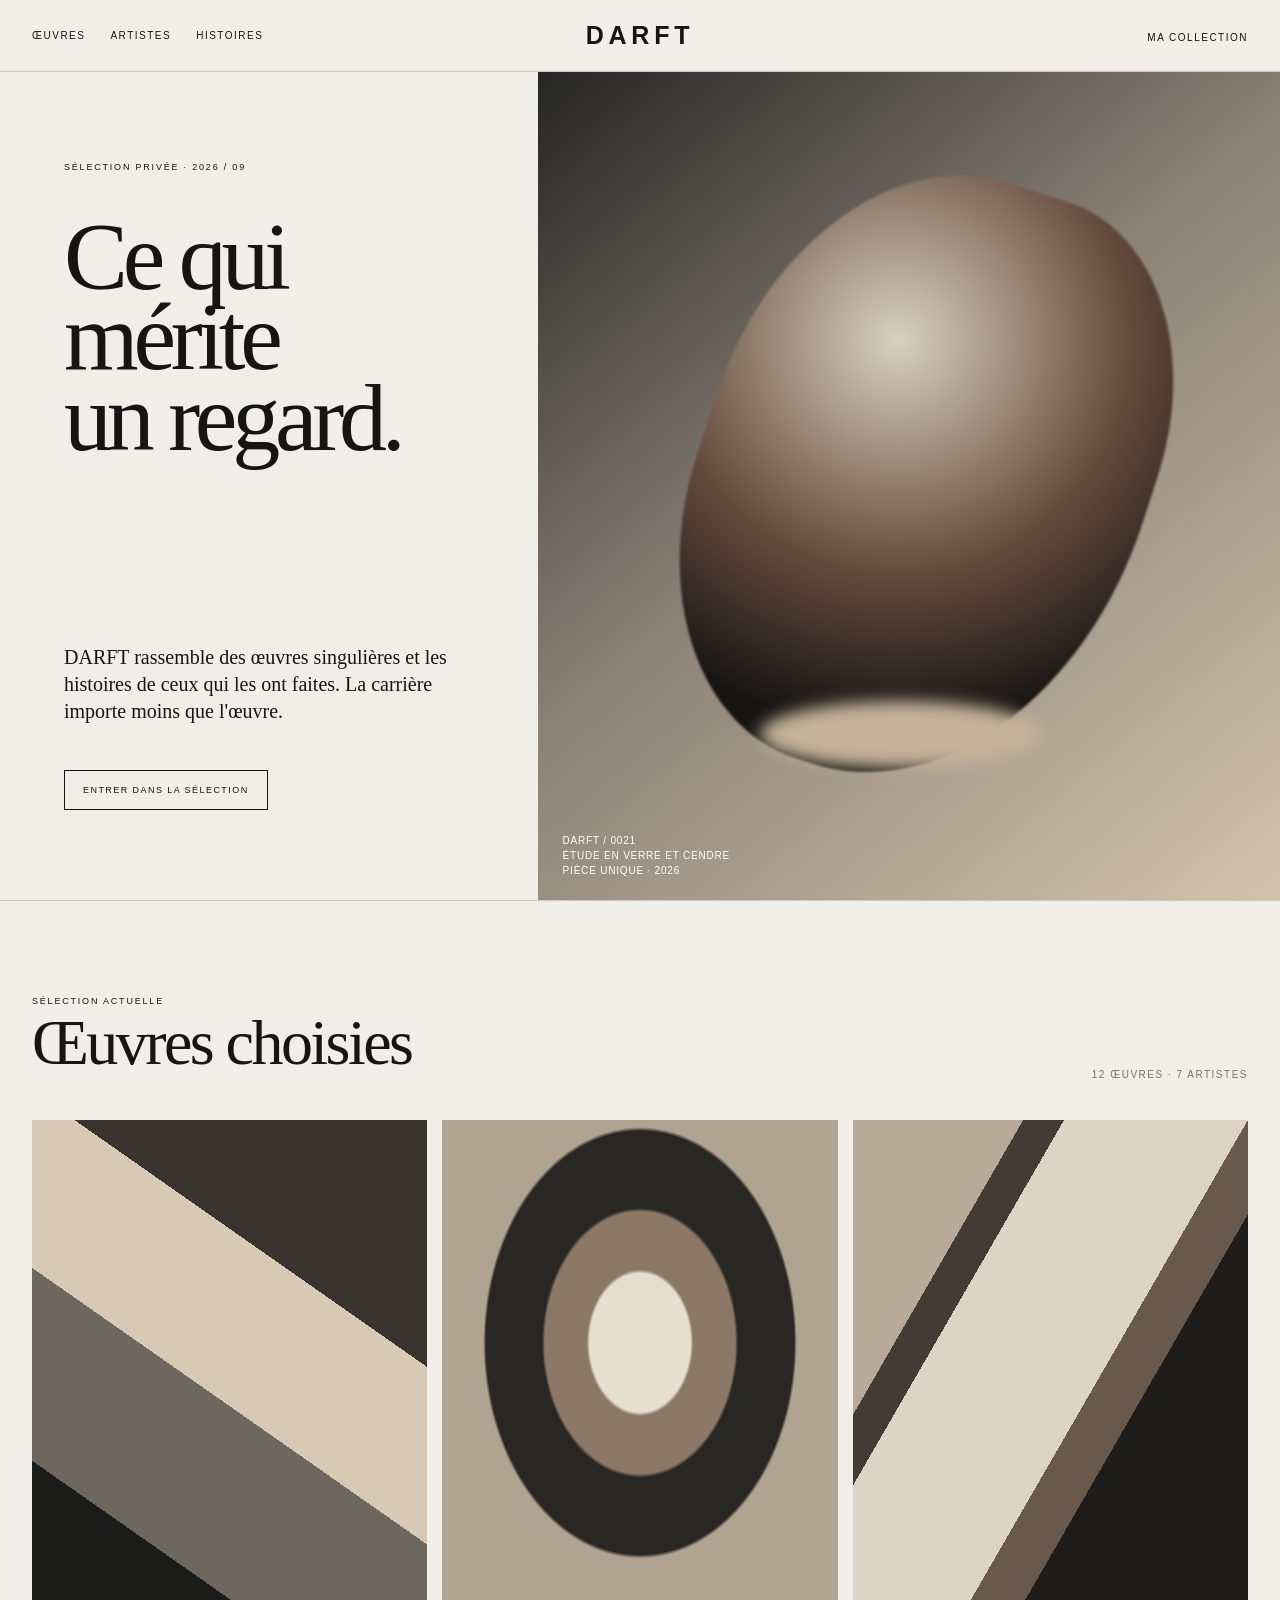
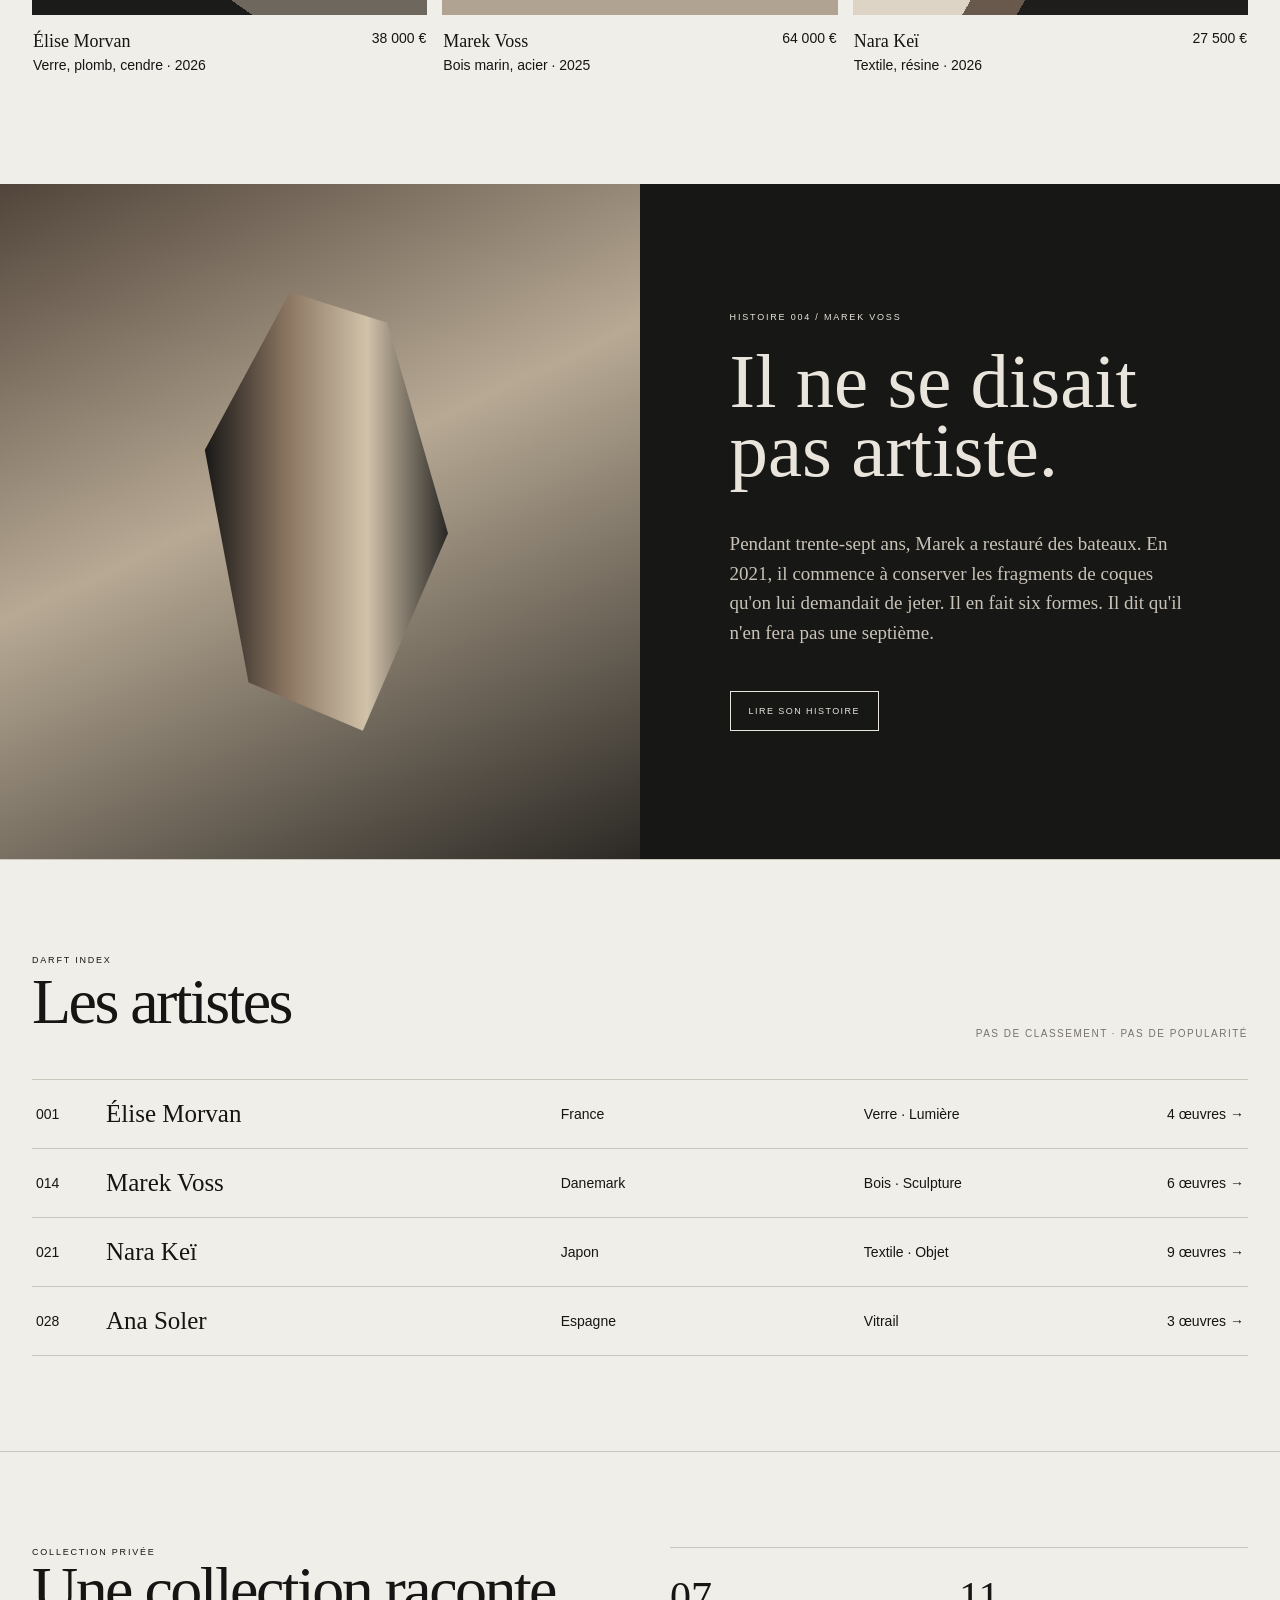
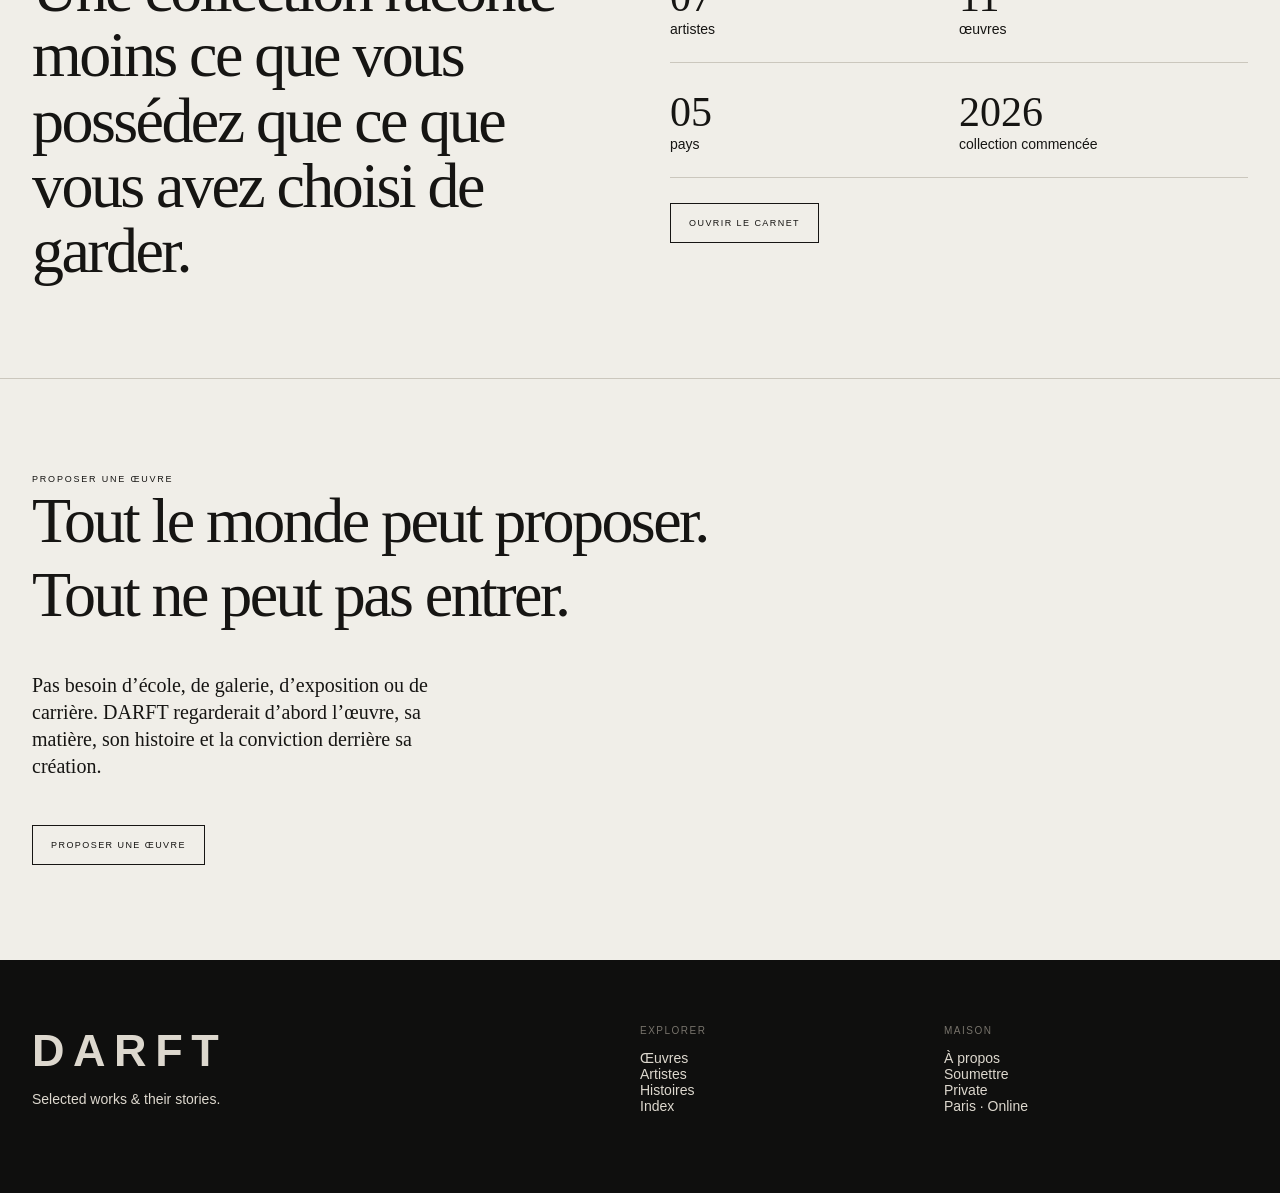
==== index.html @ dd6aca98 "Build DARFT interactive art discovery prototype" ====
<!doctype html>
<html lang="fr">
<head>
<meta charset="utf-8"><meta name="viewport" content="width=device-width,initial-scale=1">
<title>DARFT — Selected works & stories</title>
<meta name="description" content="DARFT is a fictional prototype for discovering singular visual works, artists and private collections.">
<style>
:root{--ink:#161513;--paper:#f0eee8;--muted:#77736b;--line:#cbc7bd;--dark:#171715;--serif:Georgia,'Times New Roman',serif;--sans:Arial,Helvetica,sans-serif}*{box-sizing:border-box}html{scroll-behavior:smooth}body{margin:0;background:var(--paper);color:var(--ink);font-family:var(--sans);font-size:14px}.top{height:72px;display:grid;grid-template-columns:1fr auto 1fr;align-items:center;padding:0 32px;border-bottom:1px solid var(--line);position:sticky;top:0;background:rgba(240,238,232,.94);backdrop-filter:blur(14px);z-index:10}.brand{font-size:25px;letter-spacing:.19em;font-weight:700}.nav{display:flex;gap:25px}.nav a,.textbtn{color:inherit;text-decoration:none;text-transform:uppercase;font-size:10px;letter-spacing:.15em}.right{text-align:right}.hero{min-height:calc(100vh - 72px);display:grid;grid-template-columns:42% 58%}.hero-copy{padding:7vw 5vw;display:flex;flex-direction:column;justify-content:space-between}.eyebrow{text-transform:uppercase;letter-spacing:.2em;font-size:9px}.hero h1{font-family:var(--serif);font-weight:400;font-size:clamp(55px,7.5vw,125px);line-height:.84;letter-spacing:-.055em;margin:45px 0}.lead{font-family:var(--serif);font-size:20px;line-height:1.35;max-width:440px}.hero-art{position:relative;overflow:hidden;background:linear-gradient(140deg,#252525,#8a8175 45%,#d2c3ae)}.shape{position:absolute;border-radius:50%;filter:blur(1px)}.s1{width:60%;height:74%;left:22%;top:12%;background:radial-gradient(circle at 35% 30%,#d8d0bf,#654b3d 45%,#171514 75%);transform:rotate(18deg);border-radius:48% 38% 54% 42%}.s2{width:38%;height:8%;background:#c4b299;left:30%;bottom:16%;filter:blur(8px)}.caption{position:absolute;left:25px;bottom:22px;color:#fff;font-size:10px;line-height:1.5;letter-spacing:.08em}.section{padding:95px 32px;border-top:1px solid var(--line)}.section-head{display:flex;justify-content:space-between;align-items:end;margin-bottom:40px}.section h2{font-family:var(--serif);font-size:clamp(38px,5vw,75px);font-weight:400;letter-spacing:-.04em;margin:0}.grid{display:grid;grid-template-columns:repeat(3,1fr);gap:15px}.card{cursor:pointer}.art{height:55vh;min-height:380px;position:relative;overflow:hidden;background:#c8c1b5}.a1{background:linear-gradient(35deg,#1b1b19 0 20%,#6d675d 20% 45%,#d7c9b4 45% 68%,#39342f 68%)}.a2{background:radial-gradient(ellipse at 50% 45%,#e6dfd0 0 18%,#8c7867 19% 34%,#292724 35% 55%,#b0a392 56%)}.a3{background:linear-gradient(120deg,#b7aa98 0 25%,#443b34 25% 31%,#ddd4c5 31% 58%,#69594c 58% 66%,#1e1d1b 66%)}.meta{display:flex;justify-content:space-between;padding:13px 1px;line-height:1.5}.meta strong{font-family:var(--serif);font-size:18px;font-weight:400}.story{background:var(--dark);color:#e9e5dc;display:grid;grid-template-columns:1fr 1fr;min-height:75vh}.story-visual{background:linear-gradient(155deg,#51453b,#b7a994 45%,#2c2925);position:relative}.story-visual:after{content:'';position:absolute;width:38%;height:65%;left:32%;top:16%;background:linear-gradient(90deg,#191817,#897460,#d1c2aa,#292724);clip-path:polygon(35% 0,75% 7%,100% 55%,65% 100%,18% 89%,0 36%)}.story-copy{padding:8vw 7vw;display:flex;flex-direction:column;justify-content:center}.story h2{font-family:var(--serif);font-size:clamp(45px,6vw,92px);font-weight:400;line-height:.9;margin:25px 0}.story p{font-family:var(--serif);font-size:19px;line-height:1.55;max-width:550px;color:#c8c2b7}.btn{display:inline-block;border:1px solid currentColor;padding:14px 18px;text-transform:uppercase;letter-spacing:.16em;font-size:9px;background:none;color:inherit;cursor:pointer;width:max-content;margin-top:25px}.index-list{border-top:1px solid var(--line)}.row{display:grid;grid-template-columns:70px 1.5fr 1fr 1fr auto;padding:20px 4px;border-bottom:1px solid var(--line);align-items:center;cursor:pointer}.row:hover{padding-left:12px;transition:.2s}.row .name{font-family:var(--serif);font-size:25px}.collection{display:grid;grid-template-columns:1fr 1fr;gap:60px}.bigquote{font-family:var(--serif);font-size:clamp(38px,5vw,70px);line-height:1.02;letter-spacing:-.04em}.stats{display:grid;grid-template-columns:1fr 1fr;border-top:1px solid var(--line)}.stat{padding:25px 0;border-bottom:1px solid var(--line)}.stat b{display:block;font-family:var(--serif);font-size:42px;font-weight:400}.footer{padding:65px 32px;background:#0f0f0e;color:#ddd8ce;display:grid;grid-template-columns:2fr 1fr 1fr}.footer .brand{font-size:45px}.modal{position:fixed;inset:0;background:rgba(15,15,14,.78);z-index:30;display:none;align-items:center;justify-content:center;padding:25px}.modal.open{display:flex}.panel{background:var(--paper);width:min(780px,100%);padding:40px;position:relative}.close{position:absolute;right:20px;top:17px;border:0;background:none;font-size:24px;cursor:pointer}.panel h3{font-family:var(--serif);font-size:45px;font-weight:400;margin:12px 0}.panel p{font-family:var(--serif);font-size:18px;line-height:1.5;max-width:600px}.small{font-size:10px;text-transform:uppercase;letter-spacing:.15em;color:var(--muted)}@media(max-width:800px){.nav{display:none}.top{grid-template-columns:1fr auto}.right{display:none}.hero,.story,.collection{grid-template-columns:1fr}.hero-copy{min-height:65vh}.hero-art{min-height:65vh}.grid{grid-template-columns:1fr}.row{grid-template-columns:45px 1fr auto}.row span:nth-child(3),.row span:nth-child(4){display:none}.footer{grid-template-columns:1fr;gap:35px}}
</style></head>
<body>
<header class="top"><nav class="nav"><a href="#works">Œuvres</a><a href="#artists">Artistes</a><a href="#stories">Histoires</a></nav><div class="brand">DARFT</div><div class="right"><a class="textbtn" href="#collection">Ma collection</a></div></header>
<main>
<section class="hero"><div class="hero-copy"><div><div class="eyebrow">Sélection privée · 2026 / 09</div><h1>Ce qui<br>mérite<br>un regard.</h1></div><div><p class="lead">DARFT rassemble des œuvres singulières et les histoires de ceux qui les ont faites. La carrière importe moins que l'œuvre.</p><button class="btn" onclick="document.querySelector('#works').scrollIntoView()">Entrer dans la sélection</button></div></div><div class="hero-art"><div class="shape s1"></div><div class="shape s2"></div><div class="caption">DARFT / 0021<br>ÉTUDE EN VERRE ET CENDRE<br>PIÈCE UNIQUE · 2026</div></div></section>
<section class="section" id="works"><div class="section-head"><div><div class="eyebrow">Sélection actuelle</div><h2>Œuvres choisies</h2></div><span class="small">12 œuvres · 7 artistes</span></div><div class="grid">
<div class="card" onclick="show('Élise Morvan','Étude en verre et cendre — 2026','Verre, plomb et cendre. Pièce unique. Une œuvre fictive créée pour explorer la façon dont DARFT raconte matière, rareté et provenance.','38 000 €')"><div class="art a1"></div><div class="meta"><span><strong>Élise Morvan</strong><br>Verre, plomb, cendre · 2026</span><span>38 000 €</span></div></div>
<div class="card" onclick="show('Marek Voss','Coque IV — 2025','Bois marin récupéré et acier. Quatrième pièce d’un ensemble fictif de six sculptures.','64 000 €')"><div class="art a2"></div><div class="meta"><span><strong>Marek Voss</strong><br>Bois marin, acier · 2025</span><span>64 000 €</span></div></div>
<div class="card" onclick="show('Nara Keï','Silence 03 — 2026','Textile, résine et pigments minéraux. Une pièce fictive documentée dans l’index DARFT.','27 500 €')"><div class="art a3"></div><div class="meta"><span><strong>Nara Keï</strong><br>Textile, résine · 2026</span><span>27 500 €</span></div></div>
</div></section>
<section class="story" id="stories"><div class="story-visual"></div><div class="story-copy"><div class="eyebrow">Histoire 004 / Marek Voss</div><h2>Il ne se disait pas artiste.</h2><p>Pendant trente-sept ans, Marek a restauré des bateaux. En 2021, il commence à conserver les fragments de coques qu'on lui demandait de jeter. Il en fait six formes. Il dit qu'il n'en fera pas une septième.</p><button class="btn" onclick="show('Marek Voss','Six formes, puis rien.','DARFT ne sélectionne pas un CV. Cette histoire fictive incarne l’idée qu’une personne peut avoir créé très peu et pourtant avoir produit quelque chose qui mérite d’entrer dans une collection.','Voir les 6 œuvres')">Lire son histoire</button></div></section>
<section class="section" id="artists"><div class="section-head"><div><div class="eyebrow">DARFT Index</div><h2>Les artistes</h2></div><span class="small">Pas de classement · Pas de popularité</span></div><div class="index-list">
<div class="row" onclick="show('Élise Morvan','France · née en 1968','Quatre œuvres documentées. Deux disponibles. Son travail fictif assemble verre, plomb et matières brûlées.','Voir le profil')"><span>001</span><span class="name">Élise Morvan</span><span>France</span><span>Verre · Lumière</span><span>4 œuvres →</span></div>
<div class="row" onclick="show('Marek Voss','Danemark · né en 1959','Ancien restaurateur naval. Six sculptures fictives, réalisées à partir de bois de coque.','Voir le profil')"><span>014</span><span class="name">Marek Voss</span><span>Danemark</span><span>Bois · Sculpture</span><span>6 œuvres →</span></div>
<div class="row" onclick="show('Nara Keï','Japon · née en 1987','Une pratique fictive autour du textile, de la tension et du silence.','Voir le profil')"><span>021</span><span class="name">Nara Keï</span><span>Japon</span><span>Textile · Objet</span><span>9 œuvres →</span></div>
<div class="row" onclick="show('Ana Soler','Espagne · née en 1974','Vitraux architecturaux et objets de lumière fictifs.','Voir le profil')"><span>028</span><span class="name">Ana Soler</span><span>Espagne</span><span>Vitrail</span><span>3 œuvres →</span></div>
</div></section>
<section class="section" id="collection"><div class="collection"><div><div class="eyebrow">Collection privée</div><div class="bigquote">Une collection raconte moins ce que vous possédez que ce que vous avez choisi de garder.</div></div><div><div class="stats"><div class="stat"><b>07</b>artistes</div><div class="stat"><b>11</b>œuvres</div><div class="stat"><b>05</b>pays</div><div class="stat"><b>2026</b>collection commencée</div></div><button class="btn" onclick="show('Votre collection DARFT','Prototype de patrimoine artistique','Chaque acquisition pourrait former un livre numérique : histoire de l’artiste, matière, certificat, provenance et chronologie de la collection. Ici, aucune transaction n’est réelle.','Ouvrir le carnet')">Ouvrir le carnet</button></div></div></section>
<section class="section"><div class="section-head"><div><div class="eyebrow">Proposer une œuvre</div><h2>Tout le monde peut proposer.<br>Tout ne peut pas entrer.</h2></div></div><p class="lead">Pas besoin d’école, de galerie, d’exposition ou de carrière. DARFT regarderait d’abord l’œuvre, sa matière, son histoire et la conviction derrière sa création.</p><button class="btn" onclick="show('Soumettre à DARFT','La sélection est fictive pour ce prototype.','Dans une vraie version : identité, 3 à 8 images, dimensions, matière, histoire de l’œuvre, prix souhaité et disponibilité. Le comité regarderait l’œuvre avant le parcours.','Commencer')">Proposer une œuvre</button></section>
</main>
<footer class="footer"><div><div class="brand">DARFT</div><p>Selected works & their stories.</p></div><div><div class="small">Explorer</div><p>Œuvres<br>Artistes<br>Histoires<br>Index</p></div><div><div class="small">Maison</div><p>À propos<br>Soumettre<br>Private<br>Paris · Online</p></div></footer>
<div class="modal" id="modal" onclick="if(event.target===this)closeM()"><div class="panel"><button class="close" onclick="closeM()">×</button><div class="small" id="mTop"></div><h3 id="mTitle"></h3><p id="mText"></p><button class="btn" id="mAction" onclick="closeM()"></button></div></div>
<script>function show(t,top,text,action){document.getElementById('mTitle').textContent=t;document.getElementById('mTop').textContent=top;document.getElementById('mText').textContent=text;document.getElementById('mAction').textContent=action;document.getElementById('modal').classList.add('open')}function closeM(){document.getElementById('modal').classList.remove('open')}document.addEventListener('keydown',e=>{if(e.key==='Escape')closeM()})</script>
</body></html>
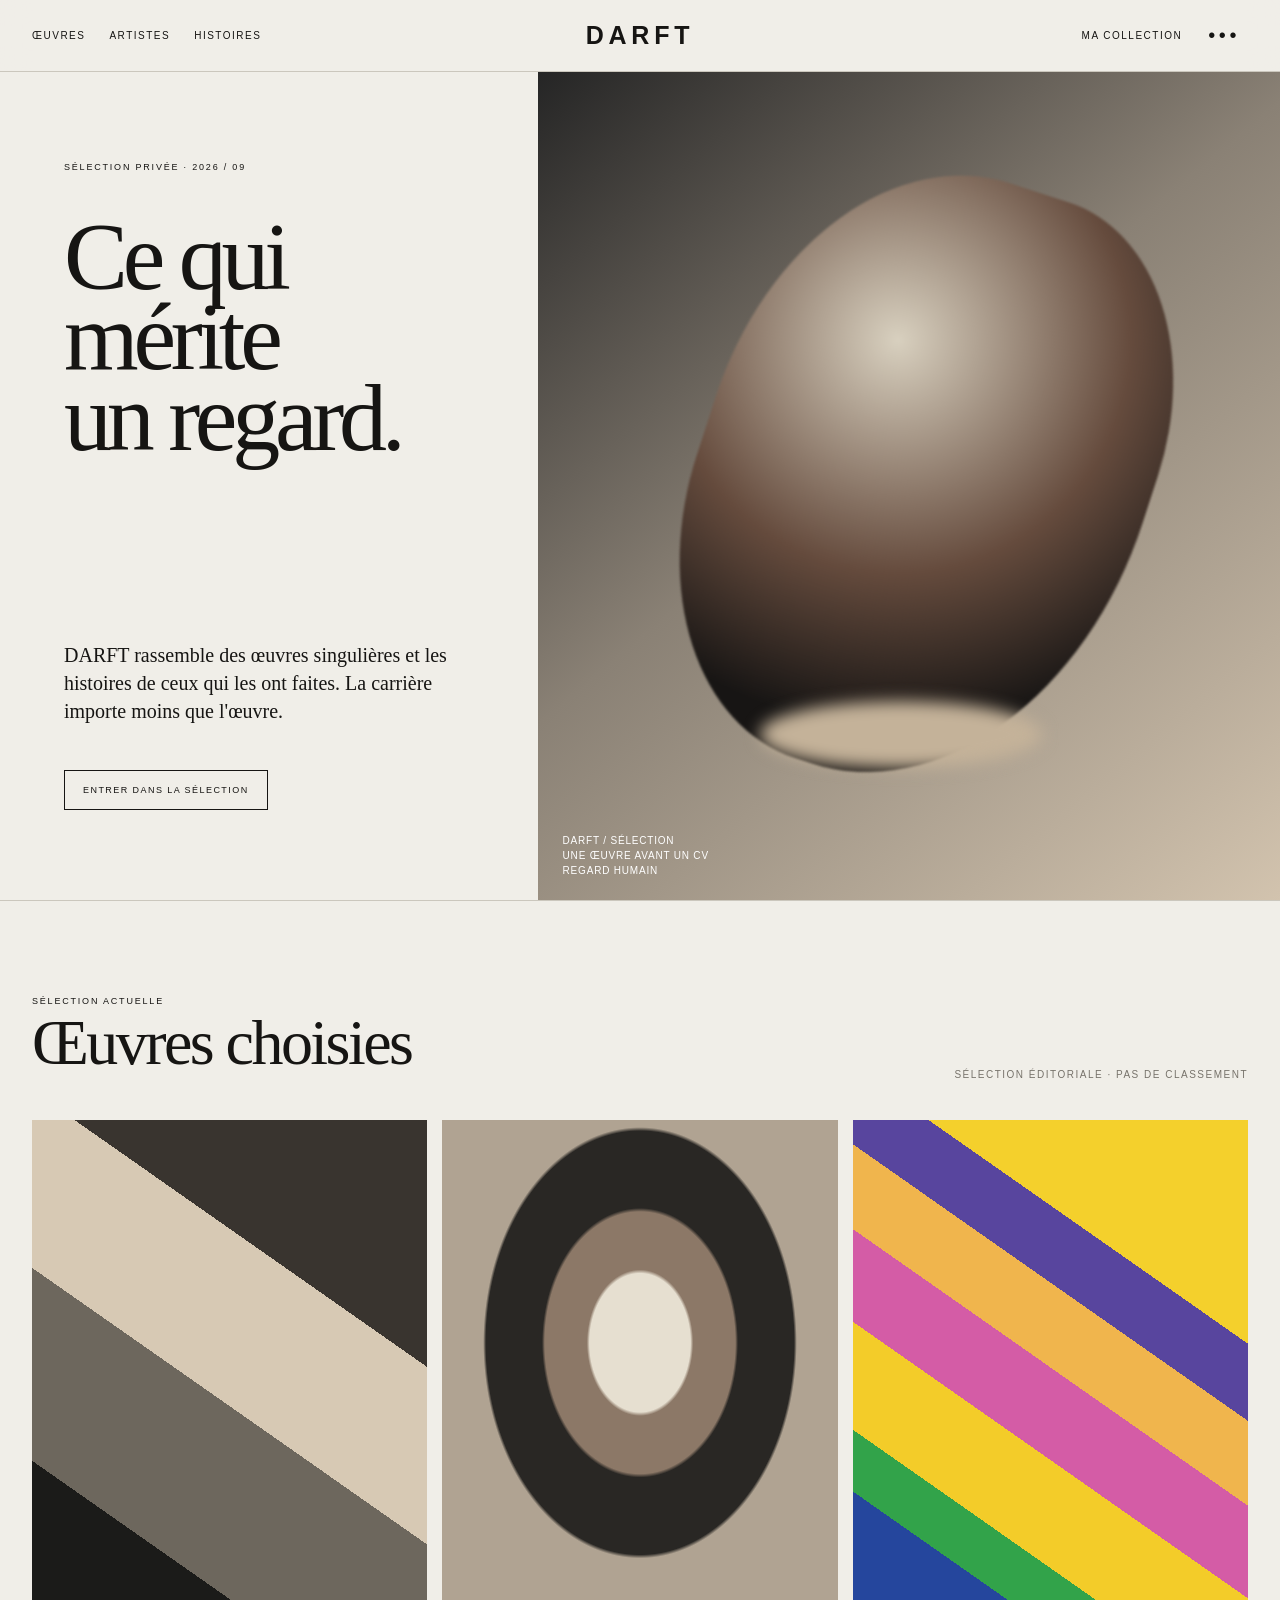
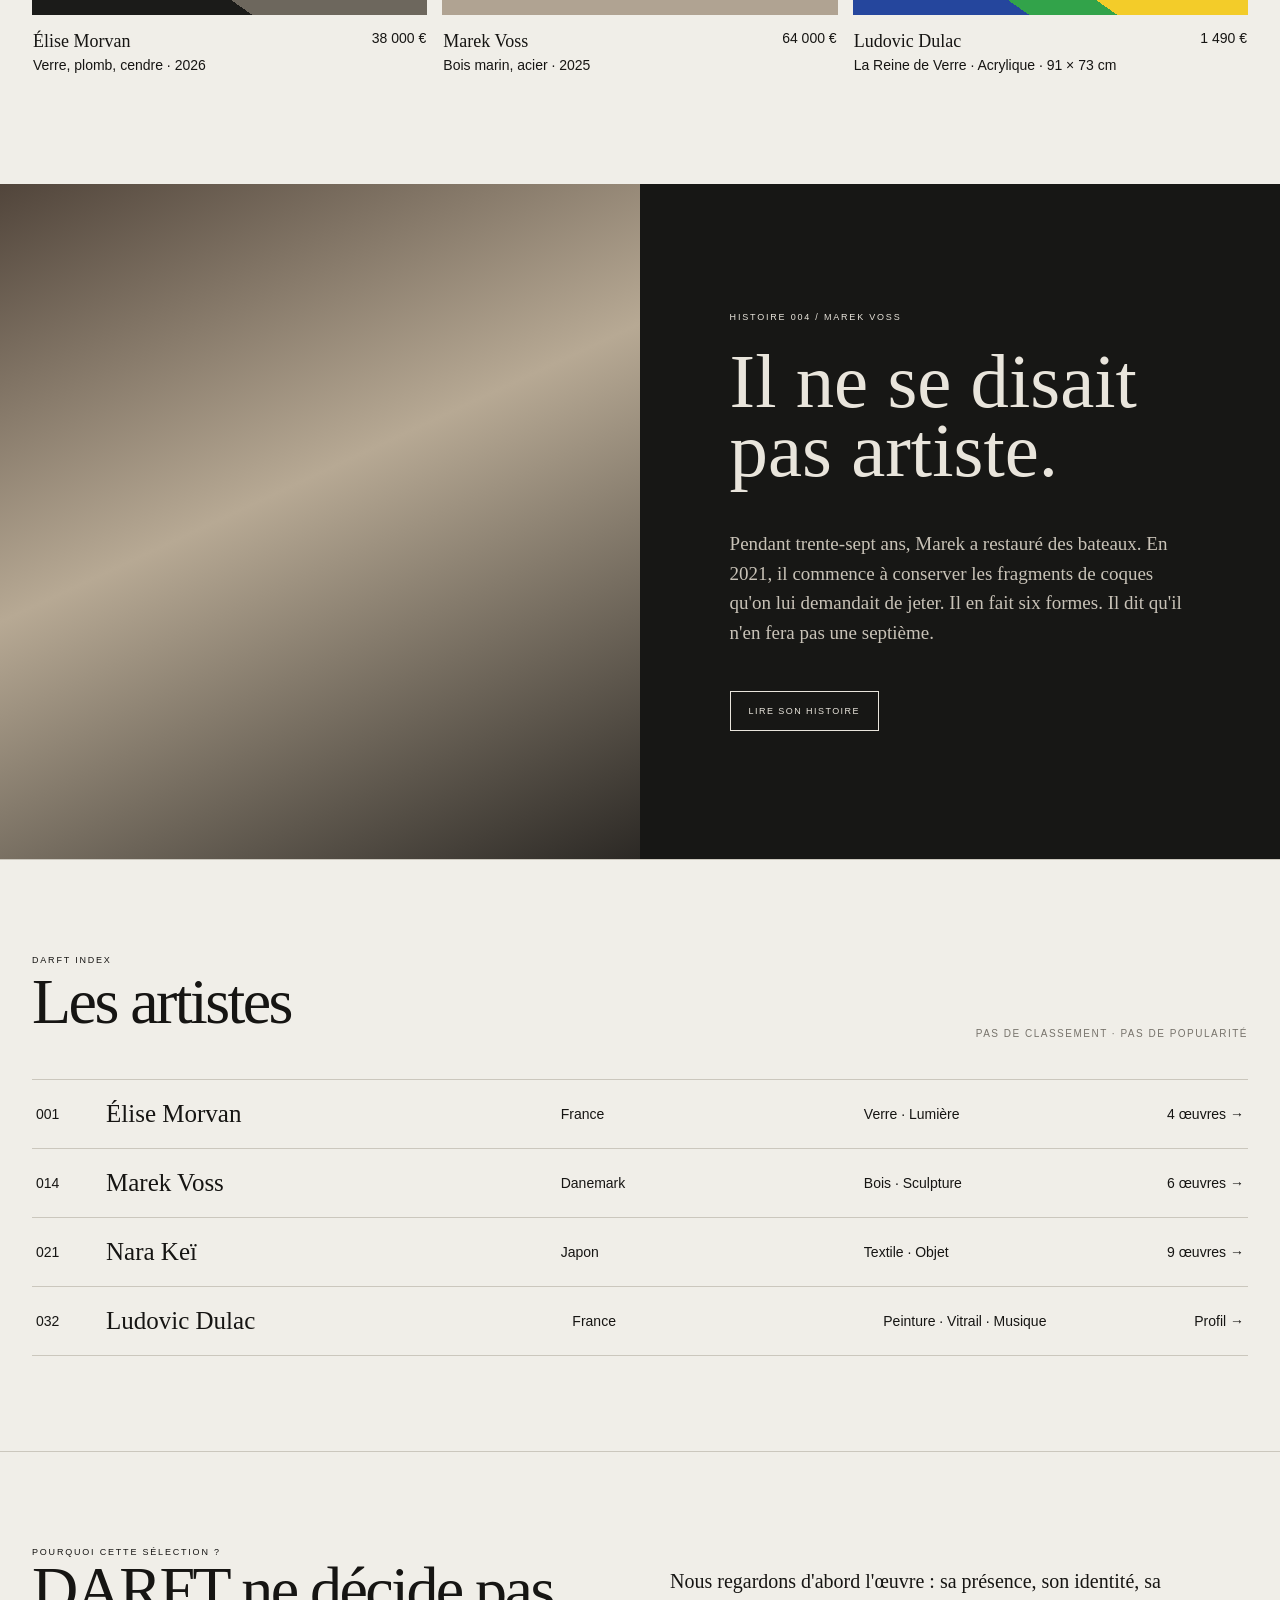
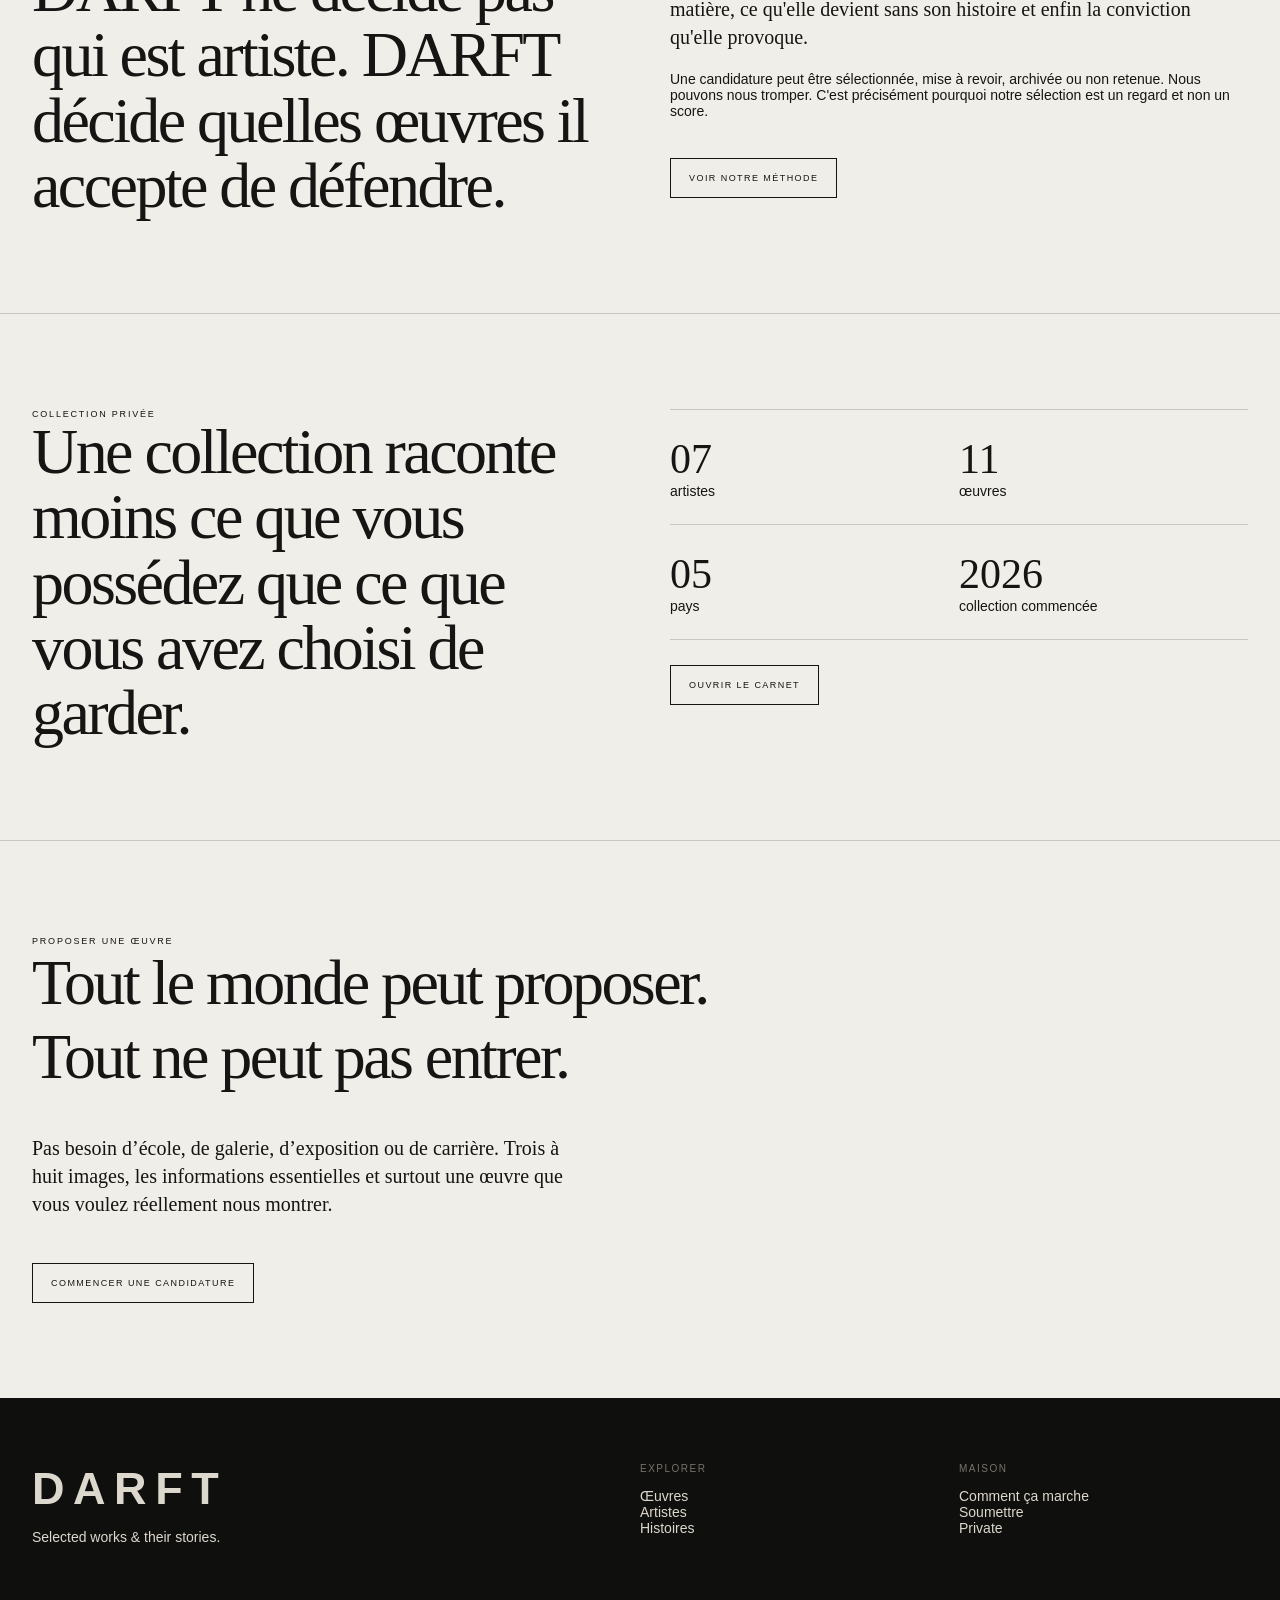
==== commit 4396d138: "Expand DARFT public experience and transparency navigation" ====
--- a/index.html
+++ b/index.html
@@ -1,32 +1 @@
-<!doctype html>
-<html lang="fr">
-<head>
-<meta charset="utf-8"><meta name="viewport" content="width=device-width,initial-scale=1">
-<title>DARFT — Selected works & stories</title>
-<meta name="description" content="DARFT is a fictional prototype for discovering singular visual works, artists and private collections.">
-<style>
-:root{--ink:#161513;--paper:#f0eee8;--muted:#77736b;--line:#cbc7bd;--dark:#171715;--serif:Georgia,'Times New Roman',serif;--sans:Arial,Helvetica,sans-serif}*{box-sizing:border-box}html{scroll-behavior:smooth}body{margin:0;background:var(--paper);color:var(--ink);font-family:var(--sans);font-size:14px}.top{height:72px;display:grid;grid-template-columns:1fr auto 1fr;align-items:center;padding:0 32px;border-bottom:1px solid var(--line);position:sticky;top:0;background:rgba(240,238,232,.94);backdrop-filter:blur(14px);z-index:10}.brand{font-size:25px;letter-spacing:.19em;font-weight:700}.nav{display:flex;gap:25px}.nav a,.textbtn{color:inherit;text-decoration:none;text-transform:uppercase;font-size:10px;letter-spacing:.15em}.right{text-align:right}.hero{min-height:calc(100vh - 72px);display:grid;grid-template-columns:42% 58%}.hero-copy{padding:7vw 5vw;display:flex;flex-direction:column;justify-content:space-between}.eyebrow{text-transform:uppercase;letter-spacing:.2em;font-size:9px}.hero h1{font-family:var(--serif);font-weight:400;font-size:clamp(55px,7.5vw,125px);line-height:.84;letter-spacing:-.055em;margin:45px 0}.lead{font-family:var(--serif);font-size:20px;line-height:1.35;max-width:440px}.hero-art{position:relative;overflow:hidden;background:linear-gradient(140deg,#252525,#8a8175 45%,#d2c3ae)}.shape{position:absolute;border-radius:50%;filter:blur(1px)}.s1{width:60%;height:74%;left:22%;top:12%;background:radial-gradient(circle at 35% 30%,#d8d0bf,#654b3d 45%,#171514 75%);transform:rotate(18deg);border-radius:48% 38% 54% 42%}.s2{width:38%;height:8%;background:#c4b299;left:30%;bottom:16%;filter:blur(8px)}.caption{position:absolute;left:25px;bottom:22px;color:#fff;font-size:10px;line-height:1.5;letter-spacing:.08em}.section{padding:95px 32px;border-top:1px solid var(--line)}.section-head{display:flex;justify-content:space-between;align-items:end;margin-bottom:40px}.section h2{font-family:var(--serif);font-size:clamp(38px,5vw,75px);font-weight:400;letter-spacing:-.04em;margin:0}.grid{display:grid;grid-template-columns:repeat(3,1fr);gap:15px}.card{cursor:pointer}.art{height:55vh;min-height:380px;position:relative;overflow:hidden;background:#c8c1b5}.a1{background:linear-gradient(35deg,#1b1b19 0 20%,#6d675d 20% 45%,#d7c9b4 45% 68%,#39342f 68%)}.a2{background:radial-gradient(ellipse at 50% 45%,#e6dfd0 0 18%,#8c7867 19% 34%,#292724 35% 55%,#b0a392 56%)}.a3{background:linear-gradient(120deg,#b7aa98 0 25%,#443b34 25% 31%,#ddd4c5 31% 58%,#69594c 58% 66%,#1e1d1b 66%)}.meta{display:flex;justify-content:space-between;padding:13px 1px;line-height:1.5}.meta strong{font-family:var(--serif);font-size:18px;font-weight:400}.story{background:var(--dark);color:#e9e5dc;display:grid;grid-template-columns:1fr 1fr;min-height:75vh}.story-visual{background:linear-gradient(155deg,#51453b,#b7a994 45%,#2c2925);position:relative}.story-visual:after{content:'';position:absolute;width:38%;height:65%;left:32%;top:16%;background:linear-gradient(90deg,#191817,#897460,#d1c2aa,#292724);clip-path:polygon(35% 0,75% 7%,100% 55%,65% 100%,18% 89%,0 36%)}.story-copy{padding:8vw 7vw;display:flex;flex-direction:column;justify-content:center}.story h2{font-family:var(--serif);font-size:clamp(45px,6vw,92px);font-weight:400;line-height:.9;margin:25px 0}.story p{font-family:var(--serif);font-size:19px;line-height:1.55;max-width:550px;color:#c8c2b7}.btn{display:inline-block;border:1px solid currentColor;padding:14px 18px;text-transform:uppercase;letter-spacing:.16em;font-size:9px;background:none;color:inherit;cursor:pointer;width:max-content;margin-top:25px}.index-list{border-top:1px solid var(--line)}.row{display:grid;grid-template-columns:70px 1.5fr 1fr 1fr auto;padding:20px 4px;border-bottom:1px solid var(--line);align-items:center;cursor:pointer}.row:hover{padding-left:12px;transition:.2s}.row .name{font-family:var(--serif);font-size:25px}.collection{display:grid;grid-template-columns:1fr 1fr;gap:60px}.bigquote{font-family:var(--serif);font-size:clamp(38px,5vw,70px);line-height:1.02;letter-spacing:-.04em}.stats{display:grid;grid-template-columns:1fr 1fr;border-top:1px solid var(--line)}.stat{padding:25px 0;border-bottom:1px solid var(--line)}.stat b{display:block;font-family:var(--serif);font-size:42px;font-weight:400}.footer{padding:65px 32px;background:#0f0f0e;color:#ddd8ce;display:grid;grid-template-columns:2fr 1fr 1fr}.footer .brand{font-size:45px}.modal{position:fixed;inset:0;background:rgba(15,15,14,.78);z-index:30;display:none;align-items:center;justify-content:center;padding:25px}.modal.open{display:flex}.panel{background:var(--paper);width:min(780px,100%);padding:40px;position:relative}.close{position:absolute;right:20px;top:17px;border:0;background:none;font-size:24px;cursor:pointer}.panel h3{font-family:var(--serif);font-size:45px;font-weight:400;margin:12px 0}.panel p{font-family:var(--serif);font-size:18px;line-height:1.5;max-width:600px}.small{font-size:10px;text-transform:uppercase;letter-spacing:.15em;color:var(--muted)}@media(max-width:800px){.nav{display:none}.top{grid-template-columns:1fr auto}.right{display:none}.hero,.story,.collection{grid-template-columns:1fr}.hero-copy{min-height:65vh}.hero-art{min-height:65vh}.grid{grid-template-columns:1fr}.row{grid-template-columns:45px 1fr auto}.row span:nth-child(3),.row span:nth-child(4){display:none}.footer{grid-template-columns:1fr;gap:35px}}
-</style></head>
-<body>
-<header class="top"><nav class="nav"><a href="#works">Œuvres</a><a href="#artists">Artistes</a><a href="#stories">Histoires</a></nav><div class="brand">DARFT</div><div class="right"><a class="textbtn" href="#collection">Ma collection</a></div></header>
-<main>
-<section class="hero"><div class="hero-copy"><div><div class="eyebrow">Sélection privée · 2026 / 09</div><h1>Ce qui<br>mérite<br>un regard.</h1></div><div><p class="lead">DARFT rassemble des œuvres singulières et les histoires de ceux qui les ont faites. La carrière importe moins que l'œuvre.</p><button class="btn" onclick="document.querySelector('#works').scrollIntoView()">Entrer dans la sélection</button></div></div><div class="hero-art"><div class="shape s1"></div><div class="shape s2"></div><div class="caption">DARFT / 0021<br>ÉTUDE EN VERRE ET CENDRE<br>PIÈCE UNIQUE · 2026</div></div></section>
-<section class="section" id="works"><div class="section-head"><div><div class="eyebrow">Sélection actuelle</div><h2>Œuvres choisies</h2></div><span class="small">12 œuvres · 7 artistes</span></div><div class="grid">
-<div class="card" onclick="show('Élise Morvan','Étude en verre et cendre — 2026','Verre, plomb et cendre. Pièce unique. Une œuvre fictive créée pour explorer la façon dont DARFT raconte matière, rareté et provenance.','38 000 €')"><div class="art a1"></div><div class="meta"><span><strong>Élise Morvan</strong><br>Verre, plomb, cendre · 2026</span><span>38 000 €</span></div></div>
-<div class="card" onclick="show('Marek Voss','Coque IV — 2025','Bois marin récupéré et acier. Quatrième pièce d’un ensemble fictif de six sculptures.','64 000 €')"><div class="art a2"></div><div class="meta"><span><strong>Marek Voss</strong><br>Bois marin, acier · 2025</span><span>64 000 €</span></div></div>
-<div class="card" onclick="show('Nara Keï','Silence 03 — 2026','Textile, résine et pigments minéraux. Une pièce fictive documentée dans l’index DARFT.','27 500 €')"><div class="art a3"></div><div class="meta"><span><strong>Nara Keï</strong><br>Textile, résine · 2026</span><span>27 500 €</span></div></div>
-</div></section>
-<section class="story" id="stories"><div class="story-visual"></div><div class="story-copy"><div class="eyebrow">Histoire 004 / Marek Voss</div><h2>Il ne se disait pas artiste.</h2><p>Pendant trente-sept ans, Marek a restauré des bateaux. En 2021, il commence à conserver les fragments de coques qu'on lui demandait de jeter. Il en fait six formes. Il dit qu'il n'en fera pas une septième.</p><button class="btn" onclick="show('Marek Voss','Six formes, puis rien.','DARFT ne sélectionne pas un CV. Cette histoire fictive incarne l’idée qu’une personne peut avoir créé très peu et pourtant avoir produit quelque chose qui mérite d’entrer dans une collection.','Voir les 6 œuvres')">Lire son histoire</button></div></section>
-<section class="section" id="artists"><div class="section-head"><div><div class="eyebrow">DARFT Index</div><h2>Les artistes</h2></div><span class="small">Pas de classement · Pas de popularité</span></div><div class="index-list">
-<div class="row" onclick="show('Élise Morvan','France · née en 1968','Quatre œuvres documentées. Deux disponibles. Son travail fictif assemble verre, plomb et matières brûlées.','Voir le profil')"><span>001</span><span class="name">Élise Morvan</span><span>France</span><span>Verre · Lumière</span><span>4 œuvres →</span></div>
-<div class="row" onclick="show('Marek Voss','Danemark · né en 1959','Ancien restaurateur naval. Six sculptures fictives, réalisées à partir de bois de coque.','Voir le profil')"><span>014</span><span class="name">Marek Voss</span><span>Danemark</span><span>Bois · Sculpture</span><span>6 œuvres →</span></div>
-<div class="row" onclick="show('Nara Keï','Japon · née en 1987','Une pratique fictive autour du textile, de la tension et du silence.','Voir le profil')"><span>021</span><span class="name">Nara Keï</span><span>Japon</span><span>Textile · Objet</span><span>9 œuvres →</span></div>
-<div class="row" onclick="show('Ana Soler','Espagne · née en 1974','Vitraux architecturaux et objets de lumière fictifs.','Voir le profil')"><span>028</span><span class="name">Ana Soler</span><span>Espagne</span><span>Vitrail</span><span>3 œuvres →</span></div>
-</div></section>
-<section class="section" id="collection"><div class="collection"><div><div class="eyebrow">Collection privée</div><div class="bigquote">Une collection raconte moins ce que vous possédez que ce que vous avez choisi de garder.</div></div><div><div class="stats"><div class="stat"><b>07</b>artistes</div><div class="stat"><b>11</b>œuvres</div><div class="stat"><b>05</b>pays</div><div class="stat"><b>2026</b>collection commencée</div></div><button class="btn" onclick="show('Votre collection DARFT','Prototype de patrimoine artistique','Chaque acquisition pourrait former un livre numérique : histoire de l’artiste, matière, certificat, provenance et chronologie de la collection. Ici, aucune transaction n’est réelle.','Ouvrir le carnet')">Ouvrir le carnet</button></div></div></section>
-<section class="section"><div class="section-head"><div><div class="eyebrow">Proposer une œuvre</div><h2>Tout le monde peut proposer.<br>Tout ne peut pas entrer.</h2></div></div><p class="lead">Pas besoin d’école, de galerie, d’exposition ou de carrière. DARFT regarderait d’abord l’œuvre, sa matière, son histoire et la conviction derrière sa création.</p><button class="btn" onclick="show('Soumettre à DARFT','La sélection est fictive pour ce prototype.','Dans une vraie version : identité, 3 à 8 images, dimensions, matière, histoire de l’œuvre, prix souhaité et disponibilité. Le comité regarderait l’œuvre avant le parcours.','Commencer')">Proposer une œuvre</button></section>
-</main>
-<footer class="footer"><div><div class="brand">DARFT</div><p>Selected works & their stories.</p></div><div><div class="small">Explorer</div><p>Œuvres<br>Artistes<br>Histoires<br>Index</p></div><div><div class="small">Maison</div><p>À propos<br>Soumettre<br>Private<br>Paris · Online</p></div></footer>
-<div class="modal" id="modal" onclick="if(event.target===this)closeM()"><div class="panel"><button class="close" onclick="closeM()">×</button><div class="small" id="mTop"></div><h3 id="mTitle"></h3><p id="mText"></p><button class="btn" id="mAction" onclick="closeM()"></button></div></div>
-<script>function show(t,top,text,action){document.getElementById('mTitle').textContent=t;document.getElementById('mTop').textContent=top;document.getElementById('mText').textContent=text;document.getElementById('mAction').textContent=action;document.getElementById('modal').classList.add('open')}function closeM(){document.getElementById('modal').classList.remove('open')}document.addEventListener('keydown',e=>{if(e.key==='Escape')closeM()})</script>
-</body></html>+<!doctype html><html lang="fr"><head><meta charset="utf-8"><meta name="viewport" content="width=device-width,initial-scale=1"><title>DARFT — Selected works & stories</title><meta name="description" content="DARFT sélectionne des œuvres singulières, quel que soit le parcours de ceux qui les ont faites."><link rel="stylesheet" href="assets/darft.css"></head><body><header class="top"><nav class="nav"><a href="#works">Œuvres</a><a href="#artists">Artistes</a><a href="#stories">Histoires</a></nav><a class="brand" href="index.html">DARFT</a><div class="right"><a class="textbtn" href="#collection">Ma collection</a><button class="dots" id="menuBtn" aria-label="Ouvrir le menu">•••</button></div></header><aside class="menu" id="houseMenu"><div class="small">La maison DARFT</div><a href="how-it-works.html">Comment ça marche</a><a href="how-it-works.html#selection">Notre sélection</a><a href="submit.html">Proposer une œuvre</a><a href="how-it-works.html#transparency">Transparence</a><p>Pas de classement. Pas de popularité. Pas de placement payé dans la sélection.</p></aside><main><section class="hero"><div class="hero-copy"><div><div class="eyebrow">Sélection privée · 2026 / 09</div><h1>Ce qui<br>mérite<br>un regard.</h1></div><div><p class="lead">DARFT rassemble des œuvres singulières et les histoires de ceux qui les ont faites. La carrière importe moins que l'œuvre.</p><a class="btn" href="#works">Entrer dans la sélection</a></div></div><div class="hero-art"><div class="shape s1"></div><div class="shape s2"></div><div class="caption">DARFT / SÉLECTION<br>UNE ŒUVRE AVANT UN CV<br>REGARD HUMAIN</div></div></section><section class="section" id="works"><div class="section-head"><div><div class="eyebrow">Sélection actuelle</div><h2>Œuvres choisies</h2></div><span class="small">Sélection éditoriale · pas de classement</span></div><div class="grid"><div class="card" onclick="show('Élise Morvan','Étude en verre et cendre — 2026','Verre, plomb et cendre. Pièce unique. Une œuvre fictive créée pour explorer la façon dont DARFT raconte matière, rareté et provenance.','38 000 €')"><div class="art a1"></div><div class="meta"><span><strong>Élise Morvan</strong><br>Verre, plomb, cendre · 2026</span><span>38 000 €</span></div></div><div class="card" onclick="show('Marek Voss','Coque IV — 2025','Bois marin récupéré et acier. Quatrième pièce d’un ensemble fictif de six sculptures.','64 000 €')"><div class="art a2"></div><div class="meta"><span><strong>Marek Voss</strong><br>Bois marin, acier · 2025</span><span>64 000 €</span></div></div><a class="card" href="ludovic-dulac.html"><div class="art a4"></div><div class="meta"><span><strong>Ludovic Dulac</strong><br>La Reine de Verre · Acrylique · 91 × 73 cm</span><span>1 490 €</span></div></a></div></section><section class="story" id="stories"><div class="story-visual"></div><div class="story-copy"><div class="eyebrow">Histoire 004 / Marek Voss</div><h2>Il ne se disait pas artiste.</h2><p>Pendant trente-sept ans, Marek a restauré des bateaux. En 2021, il commence à conserver les fragments de coques qu'on lui demandait de jeter. Il en fait six formes. Il dit qu'il n'en fera pas une septième.</p><button class="btn" onclick="show('Marek Voss','Six formes, puis rien.','DARFT ne sélectionne pas un CV. Une personne peut avoir créé très peu et pourtant avoir produit quelque chose qui mérite d’entrer dans une collection.','Voir les 6 œuvres')">Lire son histoire</button></div></section><section class="section" id="artists"><div class="section-head"><div><div class="eyebrow">DARFT Index</div><h2>Les artistes</h2></div><span class="small">Pas de classement · Pas de popularité</span></div><div class="index-list"><div class="row" onclick="show('Élise Morvan','France · née en 1968','Quatre œuvres documentées. Son travail fictif assemble verre, plomb et matières brûlées.','Voir le profil')"><span>001</span><span class="name">Élise Morvan</span><span>France</span><span>Verre · Lumière</span><span>4 œuvres →</span></div><div class="row" onclick="show('Marek Voss','Danemark · né en 1959','Ancien restaurateur naval. Six sculptures fictives réalisées à partir de bois de coque.','Voir le profil')"><span>014</span><span class="name">Marek Voss</span><span>Danemark</span><span>Bois · Sculpture</span><span>6 œuvres →</span></div><div class="row" onclick="show('Nara Keï','Japon · née en 1987','Une pratique fictive autour du textile, de la tension et du silence.','Voir le profil')"><span>021</span><span class="name">Nara Keï</span><span>Japon</span><span>Textile · Objet</span><span>9 œuvres →</span></div><a class="row" href="ludovic-dulac.html"><span>032</span><span class="name">Ludovic Dulac</span><span>France</span><span>Peinture · Vitrail · Musique</span><span>Profil →</span></a></div></section><section class="section" id="selection"><div class="two"><div><div class="eyebrow">Pourquoi cette sélection ?</div><div class="bigquote">DARFT ne décide pas qui est artiste. DARFT décide quelles œuvres il accepte de défendre.</div></div><div><p class="lead">Nous regardons d'abord l'œuvre : sa présence, son identité, sa matière, ce qu'elle devient sans son histoire et enfin la conviction qu'elle provoque.</p><p>Une candidature peut être sélectionnée, mise à revoir, archivée ou non retenue. Nous pouvons nous tromper. C'est précisément pourquoi notre sélection est un regard et non un score.</p><a class="btn" href="how-it-works.html">Voir notre méthode</a></div></div></section><section class="section" id="collection"><div class="collection"><div><div class="eyebrow">Collection privée</div><div class="bigquote">Une collection raconte moins ce que vous possédez que ce que vous avez choisi de garder.</div></div><div><div class="stats"><div class="stat"><b>07</b>artistes</div><div class="stat"><b>11</b>œuvres</div><div class="stat"><b>05</b>pays</div><div class="stat"><b>2026</b>collection commencée</div></div><button class="btn" onclick="show('Votre collection DARFT','Prototype de patrimoine artistique','Chaque acquisition pourra former un carnet : histoire de l’artiste, matière, certificat, provenance et chronologie de la collection.','Ouvrir le carnet')">Ouvrir le carnet</button></div></div></section><section class="section"><div class="section-head"><div><div class="eyebrow">Proposer une œuvre</div><h2>Tout le monde peut proposer.<br>Tout ne peut pas entrer.</h2></div></div><p class="lead">Pas besoin d’école, de galerie, d’exposition ou de carrière. Trois à huit images, les informations essentielles et surtout une œuvre que vous voulez réellement nous montrer.</p><a class="btn" href="submit.html">Commencer une candidature</a></section></main><footer class="footer"><div><a class="brand" href="index.html">DARFT</a><p>Selected works & their stories.</p></div><div><div class="small">Explorer</div><p><a href="#works">Œuvres</a><br><a href="#artists">Artistes</a><br><a href="#stories">Histoires</a></p></div><div><div class="small">Maison</div><p><a href="how-it-works.html">Comment ça marche</a><br><a href="submit.html">Soumettre</a><br>Private</p></div></footer><div class="modal" id="modal" onclick="if(event.target===this)closeM()"><div class="panel"><button class="close" onclick="closeM()">×</button><div class="small" id="mTop"></div><h3 id="mTitle"></h3><p id="mText"></p><button class="btn" id="mAction" onclick="closeM()"></button></div></div><script>const menu=document.getElementById('houseMenu');document.getElementById('menuBtn').onclick=()=>menu.classList.toggle('open');function show(t,top,text,action){document.getElementById('mTitle').textContent=t;document.getElementById('mTop').textContent=top;document.getElementById('mText').textContent=text;document.getElementById('mAction').textContent=action;document.getElementById('modal').classList.add('open')}function closeM(){document.getElementById('modal').classList.remove('open')}document.addEventListener('keydown',e=>{if(e.key==='Escape'){closeM();menu.classList.remove('open')}})</script></body></html>
--- a/assets/darft.css
+++ b/assets/darft.css
@@ -0,0 +1 @@
+:root{--ink:#161513;--paper:#f0eee8;--paper2:#e7e3da;--muted:#77736b;--line:#cbc7bd;--dark:#171715;--serif:Georgia,'Times New Roman',serif;--sans:Arial,Helvetica,sans-serif}*{box-sizing:border-box}html{scroll-behavior:smooth}body{margin:0;background:var(--paper);color:var(--ink);font-family:var(--sans);font-size:14px}a{color:inherit}.top{height:72px;display:grid;grid-template-columns:1fr auto 1fr;align-items:center;padding:0 32px;border-bottom:1px solid var(--line);position:sticky;top:0;background:rgba(240,238,232,.95);backdrop-filter:blur(14px);z-index:20}.brand{font-size:25px;letter-spacing:.19em;font-weight:700;text-decoration:none}.nav{display:flex;gap:24px;align-items:center}.nav a,.textbtn,.dots{color:inherit;text-decoration:none;text-transform:uppercase;font-size:10px;letter-spacing:.15em}.right{display:flex;gap:18px;align-items:center;justify-content:flex-end}.dots{border:0;background:none;font-size:20px;letter-spacing:.18em;cursor:pointer;padding:8px}.menu{position:fixed;inset:72px 0 auto auto;width:min(430px,100%);background:var(--dark);color:#eee9df;padding:38px;z-index:30;display:none;box-shadow:0 30px 70px #0004}.menu.open{display:block}.menu a{display:block;text-decoration:none;font-family:var(--serif);font-size:29px;padding:16px 0;border-bottom:1px solid #3b3934}.menu p{color:#aaa398;line-height:1.5}.hero{min-height:calc(100vh - 72px);display:grid;grid-template-columns:42% 58%}.hero-copy{padding:7vw 5vw;display:flex;flex-direction:column;justify-content:space-between}.eyebrow{text-transform:uppercase;letter-spacing:.2em;font-size:9px}.hero h1,.display{font-family:var(--serif);font-weight:400;font-size:clamp(55px,7.5vw,125px);line-height:.84;letter-spacing:-.055em;margin:45px 0}.lead{font-family:var(--serif);font-size:20px;line-height:1.4;max-width:560px}.hero-art{position:relative;overflow:hidden;background:linear-gradient(140deg,#252525,#8a8175 45%,#d2c3ae)}.shape{position:absolute;border-radius:50%;filter:blur(1px)}.s1{width:60%;height:74%;left:22%;top:12%;background:radial-gradient(circle at 35% 30%,#d8d0bf,#654b3d 45%,#171514 75%);transform:rotate(18deg);border-radius:48% 38% 54% 42%}.s2{width:38%;height:8%;background:#c4b299;left:30%;bottom:16%;filter:blur(8px)}.caption{position:absolute;left:25px;bottom:22px;color:#fff;font-size:10px;line-height:1.5;letter-spacing:.08em}.section{padding:95px 32px;border-top:1px solid var(--line)}.section.dark{background:var(--dark);color:#e9e5dc}.section-head{display:flex;justify-content:space-between;align-items:end;margin-bottom:40px}.section h2,.page-title{font-family:var(--serif);font-size:clamp(38px,5vw,75px);font-weight:400;letter-spacing:-.04em;margin:0}.grid{display:grid;grid-template-columns:repeat(3,1fr);gap:15px}.card{cursor:pointer;text-decoration:none}.art{height:55vh;min-height:380px;position:relative;overflow:hidden;background:#c8c1b5}.a1{background:linear-gradient(35deg,#1b1b19 0 20%,#6d675d 20% 45%,#d7c9b4 45% 68%,#39342f 68%)}.a2{background:radial-gradient(ellipse at 50% 45%,#e6dfd0 0 18%,#8c7867 19% 34%,#292724 35% 55%,#b0a392 56%)}.a3{background:linear-gradient(120deg,#b7aa98 0 25%,#443b34 25% 31%,#ddd4c5 31% 58%,#69594c 58% 66%,#1e1d1b 66%)}.a4{background:linear-gradient(35deg,#25469d 0 16%,#32a34a 16% 24%,#f3cc29 24% 38%,#d45ca6 38% 50%,#f0b54d 50% 61%,#58459e 61% 71%,#f4d02c 71%)}.meta{display:flex;justify-content:space-between;padding:13px 1px;line-height:1.5;gap:15px}.meta strong{font-family:var(--serif);font-size:18px;font-weight:400}.story{background:var(--dark);color:#e9e5dc;display:grid;grid-template-columns:1fr 1fr;min-height:75vh}.story-visual{background:linear-gradient(155deg,#51453b,#b7a994 45%,#2c2925);position:relative}.story-copy{padding:8vw 7vw;display:flex;flex-direction:column;justify-content:center}.story h2{font-family:var(--serif);font-size:clamp(45px,6vw,92px);font-weight:400;line-height:.9;margin:25px 0}.story p{font-family:var(--serif);font-size:19px;line-height:1.55;max-width:550px;color:#c8c2b7}.btn{display:inline-block;border:1px solid currentColor;padding:14px 18px;text-transform:uppercase;letter-spacing:.16em;font-size:9px;background:none;color:inherit;cursor:pointer;width:max-content;margin-top:25px;text-decoration:none}.index-list{border-top:1px solid var(--line)}.row{display:grid;grid-template-columns:70px 1.5fr 1fr 1fr auto;padding:20px 4px;border-bottom:1px solid var(--line);align-items:center;text-decoration:none}.row:hover{padding-left:12px;transition:.2s}.row .name{font-family:var(--serif);font-size:25px}.collection,.two,.split{display:grid;grid-template-columns:1fr 1fr;gap:60px}.bigquote{font-family:var(--serif);font-size:clamp(38px,5vw,70px);line-height:1.02;letter-spacing:-.04em}.stats{display:grid;grid-template-columns:1fr 1fr;border-top:1px solid var(--line)}.stat{padding:25px 0;border-bottom:1px solid var(--line)}.stat b{display:block;font-family:var(--serif);font-size:42px;font-weight:400}.footer{padding:65px 32px;background:#0f0f0e;color:#ddd8ce;display:grid;grid-template-columns:2fr 1fr 1fr;gap:30px}.footer .brand{font-size:45px}.footer a{text-decoration:none}.small{font-size:10px;text-transform:uppercase;letter-spacing:.15em;color:var(--muted)}.page-hero{padding:110px 7vw 80px;min-height:64vh;display:flex;flex-direction:column;justify-content:flex-end}.page-hero p{font-family:var(--serif);font-size:22px;line-height:1.45;max-width:760px}.principle{display:grid;grid-template-columns:70px 1fr 1.1fr;gap:35px;padding:36px 0;border-top:1px solid var(--line)}.principle h3{font-family:var(--serif);font-size:31px;font-weight:400;margin:0}.principle p{font-family:var(--serif);font-size:18px;line-height:1.55;margin:0}.form{max-width:980px}.field{margin:0 0 28px}.field label{display:block;font-size:9px;text-transform:uppercase;letter-spacing:.16em;margin-bottom:9px}.field input,.field textarea,.field select{width:100%;border:0;border-bottom:1px solid var(--ink);background:transparent;padding:12px 0;font:18px var(--serif);border-radius:0}.field textarea{min-height:120px;resize:vertical}.form-grid{display:grid;grid-template-columns:1fr 1fr;gap:28px}.drop{border:1px dashed var(--muted);padding:42px;text-align:center;margin:20px 0}.status{padding:15px 0;font-family:var(--serif);font-size:18px}.admin-shell{display:grid;grid-template-columns:260px 1fr;min-height:calc(100vh - 72px)}.admin-side{border-right:1px solid var(--line);padding:35px 24px}.admin-side a{display:block;padding:13px 0;text-decoration:none;border-bottom:1px solid var(--line)}.admin-main{padding:55px}.admin-cards{display:grid;grid-template-columns:repeat(4,1fr);gap:12px}.admin-card{border:1px solid var(--line);padding:20px}.admin-card b{font:36px var(--serif);display:block}.table{width:100%;border-collapse:collapse;margin-top:35px}.table th,.table td{text-align:left;border-bottom:1px solid var(--line);padding:14px 8px}.pill{display:inline-block;border:1px solid var(--line);padding:5px 8px;font-size:9px;text-transform:uppercase;letter-spacing:.12em}.notice{border-left:2px solid var(--ink);padding:4px 0 4px 18px;max-width:760px;line-height:1.6}.modal{position:fixed;inset:0;background:rgba(15,15,14,.78);z-index:40;display:none;align-items:center;justify-content:center;padding:25px}.modal.open{display:flex}.panel{background:var(--paper);width:min(780px,100%);padding:40px;position:relative}.close{position:absolute;right:20px;top:17px;border:0;background:none;font-size:24px;cursor:pointer}.panel h3{font-family:var(--serif);font-size:45px;font-weight:400;margin:12px 0}.panel p{font-family:var(--serif);font-size:18px;line-height:1.5;max-width:600px}@media(max-width:900px){.nav{display:none}.top{grid-template-columns:1fr auto}.right .textbtn{display:none}.hero,.story,.collection,.two,.split{grid-template-columns:1fr}.hero-copy{min-height:65vh}.hero-art{min-height:65vh}.grid{grid-template-columns:1fr}.row{grid-template-columns:45px 1fr auto}.row span:nth-child(3),.row span:nth-child(4){display:none}.footer{grid-template-columns:1fr}.principle{grid-template-columns:40px 1fr}.principle p{grid-column:2}.form-grid{grid-template-columns:1fr}.admin-shell{grid-template-columns:1fr}.admin-side{display:none}.admin-main{padding:32px}.admin-cards{grid-template-columns:1fr 1fr}}
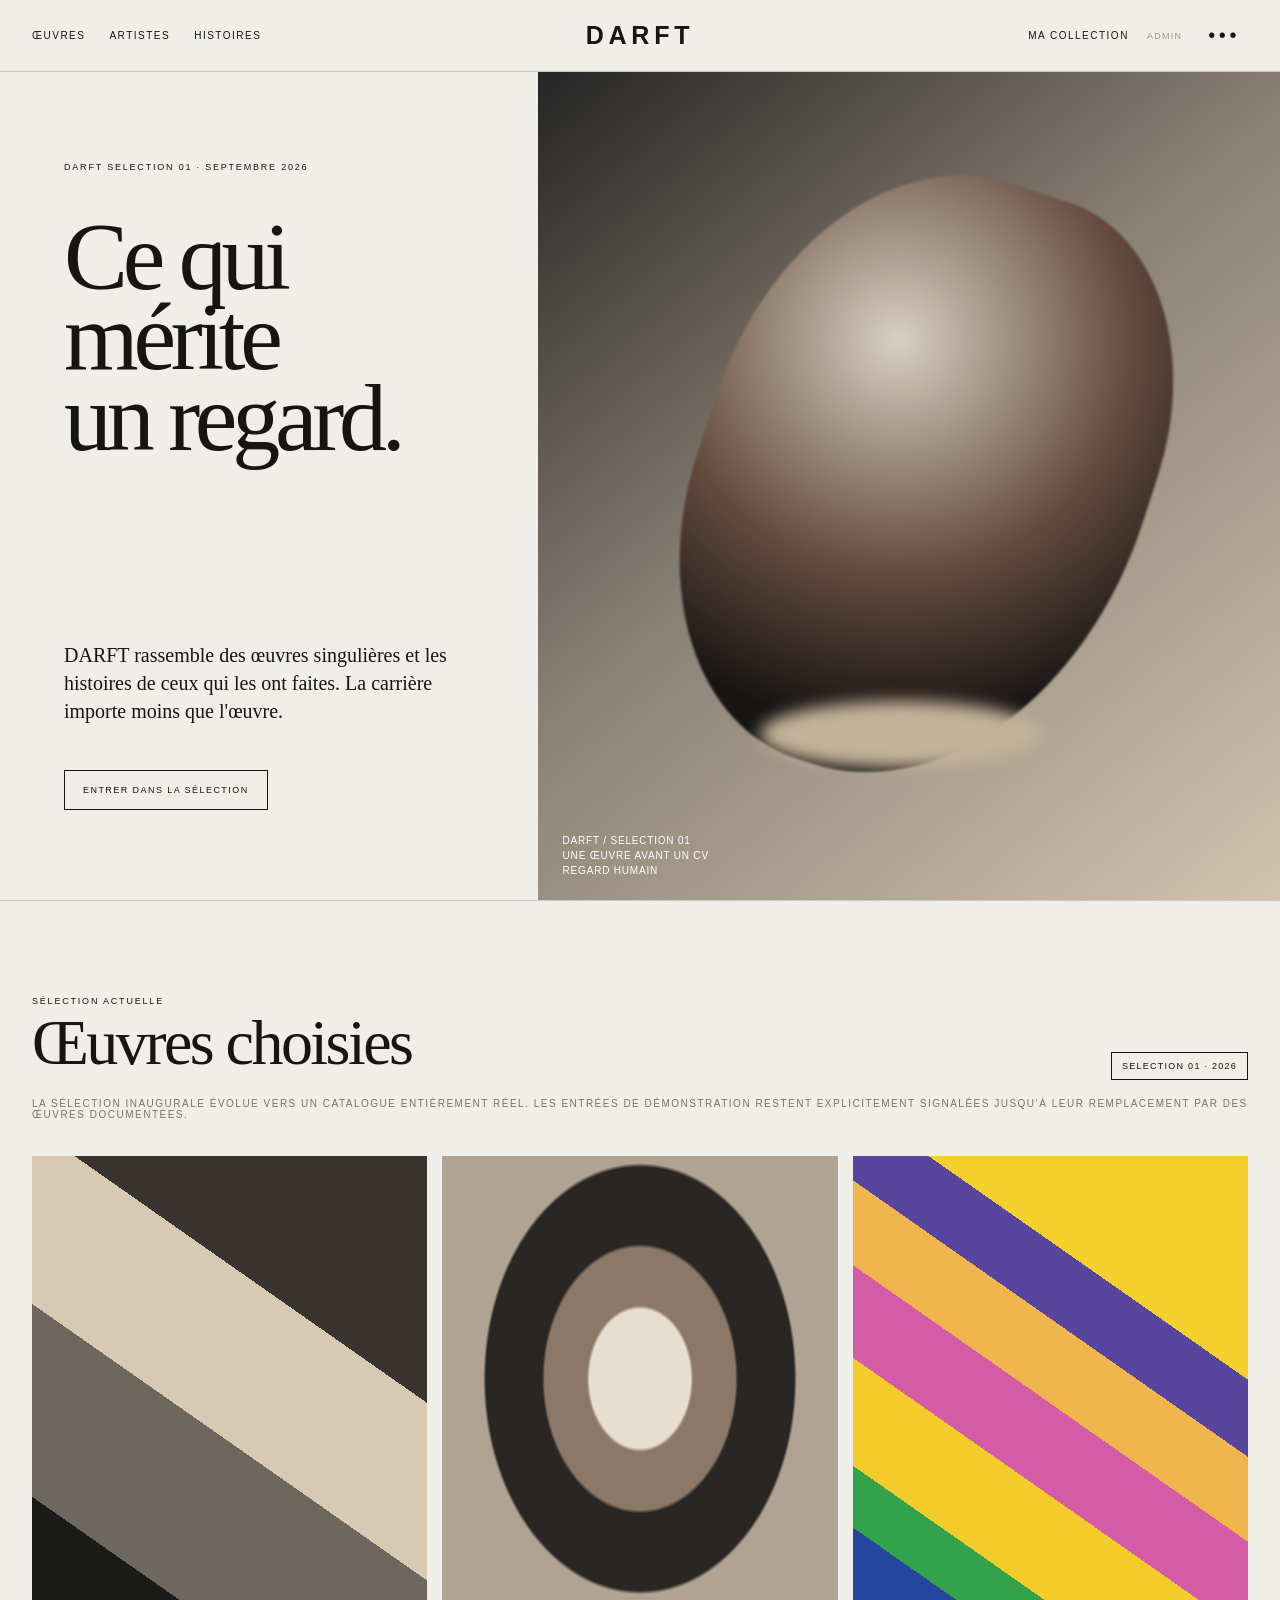
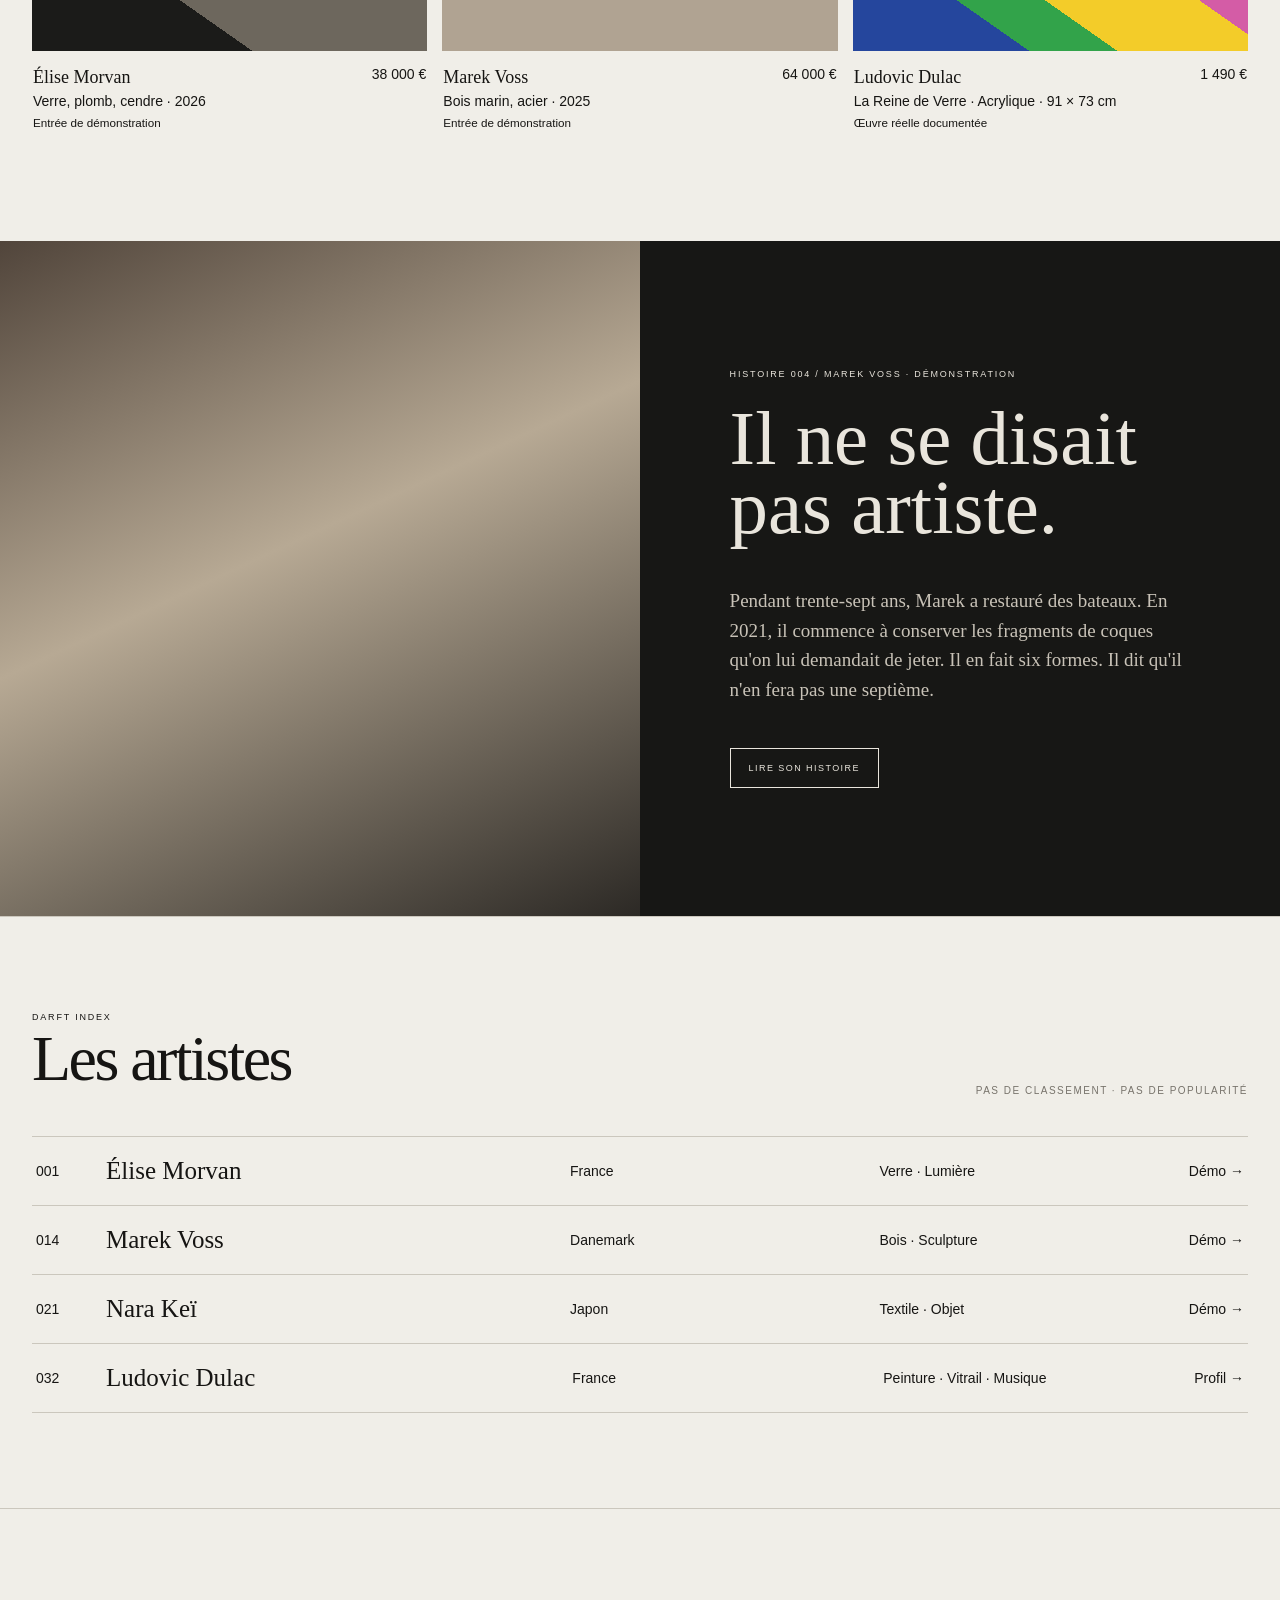
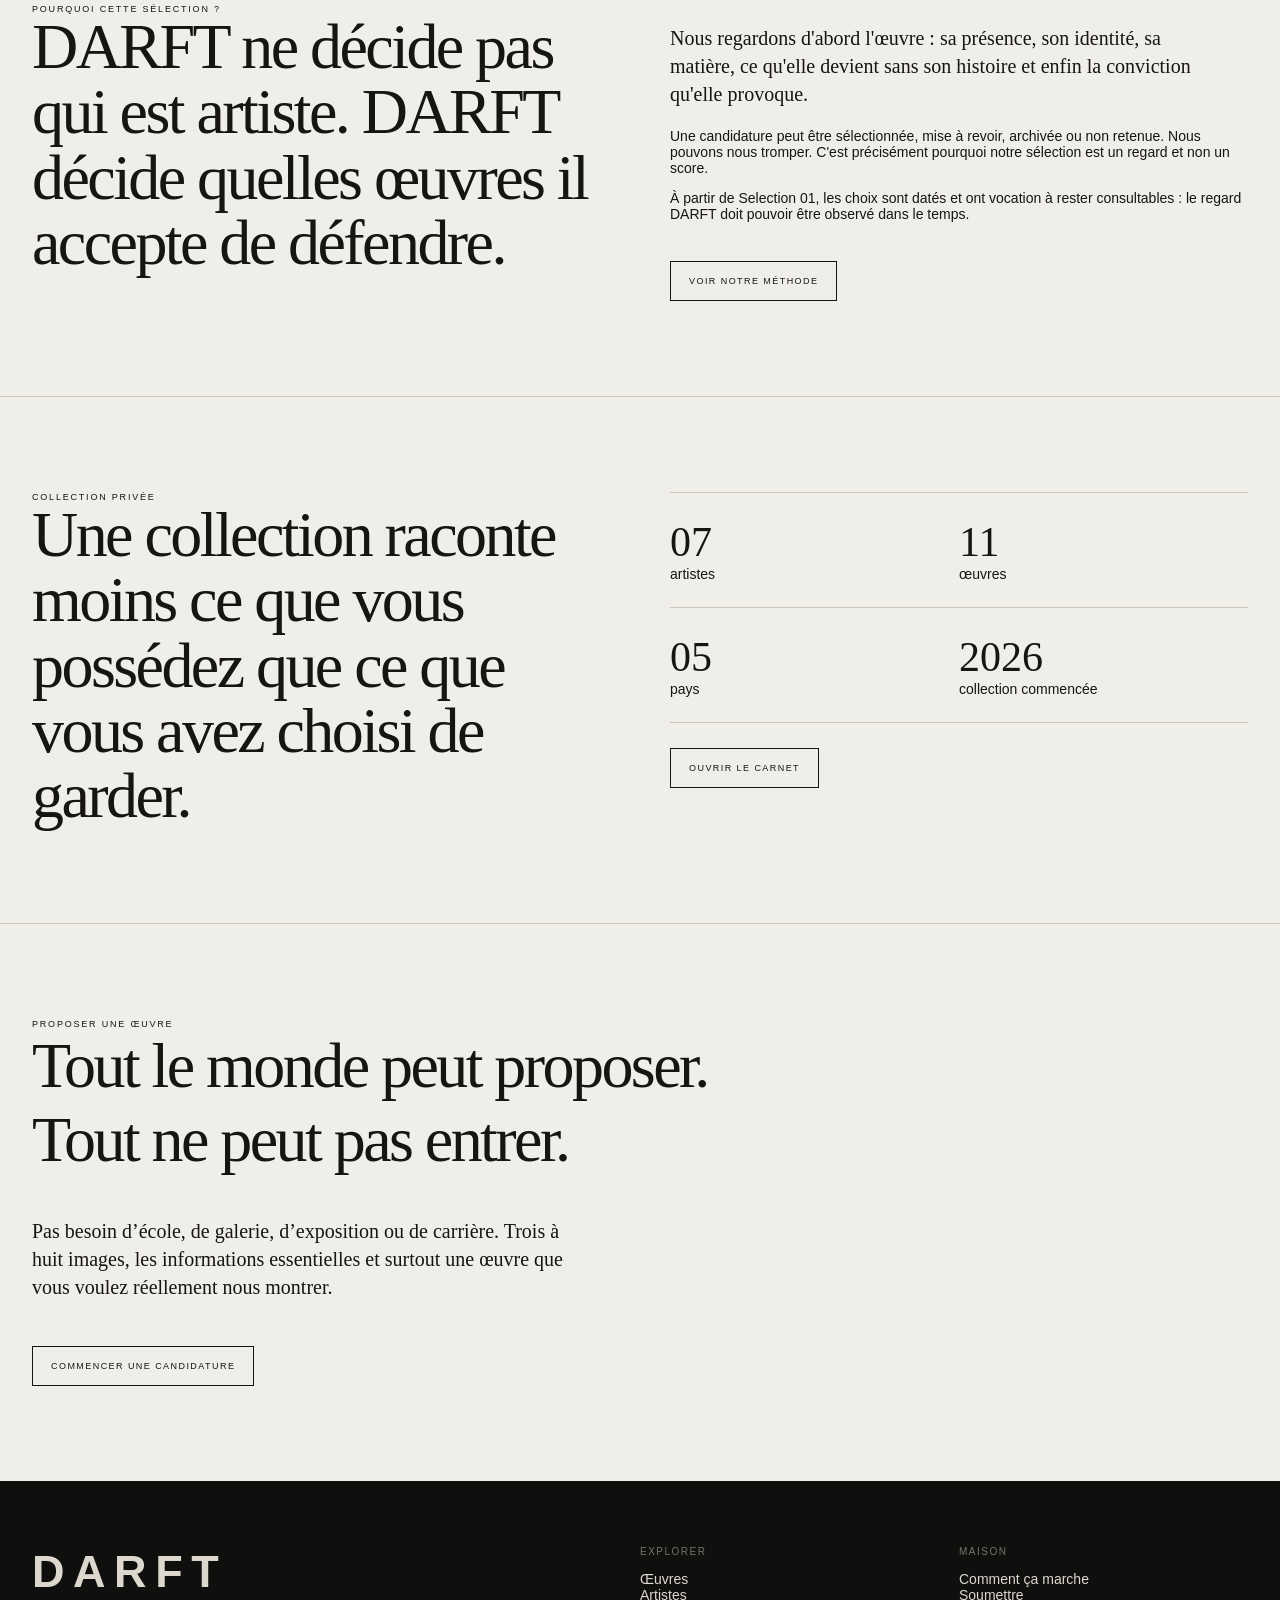
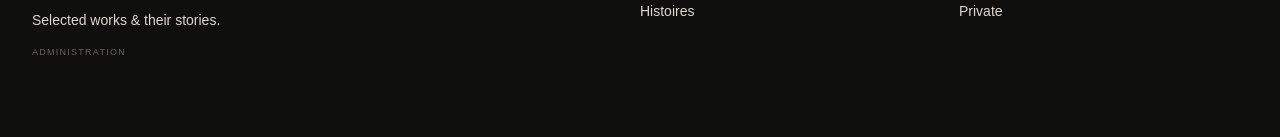
==== commit 844a473b: "Add persistent admin access and dated DARFT selection" ====
--- a/index.html
+++ b/index.html
@@ -1 +1 @@
-<!doctype html><html lang="fr"><head><meta charset="utf-8"><meta name="viewport" content="width=device-width,initial-scale=1"><title>DARFT — Selected works & stories</title><meta name="description" content="DARFT sélectionne des œuvres singulières, quel que soit le parcours de ceux qui les ont faites."><link rel="stylesheet" href="assets/darft.css"></head><body><header class="top"><nav class="nav"><a href="#works">Œuvres</a><a href="#artists">Artistes</a><a href="#stories">Histoires</a></nav><a class="brand" href="index.html">DARFT</a><div class="right"><a class="textbtn" href="#collection">Ma collection</a><button class="dots" id="menuBtn" aria-label="Ouvrir le menu">•••</button></div></header><aside class="menu" id="houseMenu"><div class="small">La maison DARFT</div><a href="how-it-works.html">Comment ça marche</a><a href="how-it-works.html#selection">Notre sélection</a><a href="submit.html">Proposer une œuvre</a><a href="how-it-works.html#transparency">Transparence</a><p>Pas de classement. Pas de popularité. Pas de placement payé dans la sélection.</p></aside><main><section class="hero"><div class="hero-copy"><div><div class="eyebrow">Sélection privée · 2026 / 09</div><h1>Ce qui<br>mérite<br>un regard.</h1></div><div><p class="lead">DARFT rassemble des œuvres singulières et les histoires de ceux qui les ont faites. La carrière importe moins que l'œuvre.</p><a class="btn" href="#works">Entrer dans la sélection</a></div></div><div class="hero-art"><div class="shape s1"></div><div class="shape s2"></div><div class="caption">DARFT / SÉLECTION<br>UNE ŒUVRE AVANT UN CV<br>REGARD HUMAIN</div></div></section><section class="section" id="works"><div class="section-head"><div><div class="eyebrow">Sélection actuelle</div><h2>Œuvres choisies</h2></div><span class="small">Sélection éditoriale · pas de classement</span></div><div class="grid"><div class="card" onclick="show('Élise Morvan','Étude en verre et cendre — 2026','Verre, plomb et cendre. Pièce unique. Une œuvre fictive créée pour explorer la façon dont DARFT raconte matière, rareté et provenance.','38 000 €')"><div class="art a1"></div><div class="meta"><span><strong>Élise Morvan</strong><br>Verre, plomb, cendre · 2026</span><span>38 000 €</span></div></div><div class="card" onclick="show('Marek Voss','Coque IV — 2025','Bois marin récupéré et acier. Quatrième pièce d’un ensemble fictif de six sculptures.','64 000 €')"><div class="art a2"></div><div class="meta"><span><strong>Marek Voss</strong><br>Bois marin, acier · 2025</span><span>64 000 €</span></div></div><a class="card" href="ludovic-dulac.html"><div class="art a4"></div><div class="meta"><span><strong>Ludovic Dulac</strong><br>La Reine de Verre · Acrylique · 91 × 73 cm</span><span>1 490 €</span></div></a></div></section><section class="story" id="stories"><div class="story-visual"></div><div class="story-copy"><div class="eyebrow">Histoire 004 / Marek Voss</div><h2>Il ne se disait pas artiste.</h2><p>Pendant trente-sept ans, Marek a restauré des bateaux. En 2021, il commence à conserver les fragments de coques qu'on lui demandait de jeter. Il en fait six formes. Il dit qu'il n'en fera pas une septième.</p><button class="btn" onclick="show('Marek Voss','Six formes, puis rien.','DARFT ne sélectionne pas un CV. Une personne peut avoir créé très peu et pourtant avoir produit quelque chose qui mérite d’entrer dans une collection.','Voir les 6 œuvres')">Lire son histoire</button></div></section><section class="section" id="artists"><div class="section-head"><div><div class="eyebrow">DARFT Index</div><h2>Les artistes</h2></div><span class="small">Pas de classement · Pas de popularité</span></div><div class="index-list"><div class="row" onclick="show('Élise Morvan','France · née en 1968','Quatre œuvres documentées. Son travail fictif assemble verre, plomb et matières brûlées.','Voir le profil')"><span>001</span><span class="name">Élise Morvan</span><span>France</span><span>Verre · Lumière</span><span>4 œuvres →</span></div><div class="row" onclick="show('Marek Voss','Danemark · né en 1959','Ancien restaurateur naval. Six sculptures fictives réalisées à partir de bois de coque.','Voir le profil')"><span>014</span><span class="name">Marek Voss</span><span>Danemark</span><span>Bois · Sculpture</span><span>6 œuvres →</span></div><div class="row" onclick="show('Nara Keï','Japon · née en 1987','Une pratique fictive autour du textile, de la tension et du silence.','Voir le profil')"><span>021</span><span class="name">Nara Keï</span><span>Japon</span><span>Textile · Objet</span><span>9 œuvres →</span></div><a class="row" href="ludovic-dulac.html"><span>032</span><span class="name">Ludovic Dulac</span><span>France</span><span>Peinture · Vitrail · Musique</span><span>Profil →</span></a></div></section><section class="section" id="selection"><div class="two"><div><div class="eyebrow">Pourquoi cette sélection ?</div><div class="bigquote">DARFT ne décide pas qui est artiste. DARFT décide quelles œuvres il accepte de défendre.</div></div><div><p class="lead">Nous regardons d'abord l'œuvre : sa présence, son identité, sa matière, ce qu'elle devient sans son histoire et enfin la conviction qu'elle provoque.</p><p>Une candidature peut être sélectionnée, mise à revoir, archivée ou non retenue. Nous pouvons nous tromper. C'est précisément pourquoi notre sélection est un regard et non un score.</p><a class="btn" href="how-it-works.html">Voir notre méthode</a></div></div></section><section class="section" id="collection"><div class="collection"><div><div class="eyebrow">Collection privée</div><div class="bigquote">Une collection raconte moins ce que vous possédez que ce que vous avez choisi de garder.</div></div><div><div class="stats"><div class="stat"><b>07</b>artistes</div><div class="stat"><b>11</b>œuvres</div><div class="stat"><b>05</b>pays</div><div class="stat"><b>2026</b>collection commencée</div></div><button class="btn" onclick="show('Votre collection DARFT','Prototype de patrimoine artistique','Chaque acquisition pourra former un carnet : histoire de l’artiste, matière, certificat, provenance et chronologie de la collection.','Ouvrir le carnet')">Ouvrir le carnet</button></div></div></section><section class="section"><div class="section-head"><div><div class="eyebrow">Proposer une œuvre</div><h2>Tout le monde peut proposer.<br>Tout ne peut pas entrer.</h2></div></div><p class="lead">Pas besoin d’école, de galerie, d’exposition ou de carrière. Trois à huit images, les informations essentielles et surtout une œuvre que vous voulez réellement nous montrer.</p><a class="btn" href="submit.html">Commencer une candidature</a></section></main><footer class="footer"><div><a class="brand" href="index.html">DARFT</a><p>Selected works & their stories.</p></div><div><div class="small">Explorer</div><p><a href="#works">Œuvres</a><br><a href="#artists">Artistes</a><br><a href="#stories">Histoires</a></p></div><div><div class="small">Maison</div><p><a href="how-it-works.html">Comment ça marche</a><br><a href="submit.html">Soumettre</a><br>Private</p></div></footer><div class="modal" id="modal" onclick="if(event.target===this)closeM()"><div class="panel"><button class="close" onclick="closeM()">×</button><div class="small" id="mTop"></div><h3 id="mTitle"></h3><p id="mText"></p><button class="btn" id="mAction" onclick="closeM()"></button></div></div><script>const menu=document.getElementById('houseMenu');document.getElementById('menuBtn').onclick=()=>menu.classList.toggle('open');function show(t,top,text,action){document.getElementById('mTitle').textContent=t;document.getElementById('mTop').textContent=top;document.getElementById('mText').textContent=text;document.getElementById('mAction').textContent=action;document.getElementById('modal').classList.add('open')}function closeM(){document.getElementById('modal').classList.remove('open')}document.addEventListener('keydown',e=>{if(e.key==='Escape'){closeM();menu.classList.remove('open')}})</script></body></html>+<!doctype html><html lang="fr"><head><meta charset="utf-8"><meta name="viewport" content="width=device-width,initial-scale=1"><title>DARFT — Selected works & stories</title><meta name="description" content="DARFT sélectionne des œuvres singulières, quel que soit le parcours de ceux qui les ont faites."><link rel="stylesheet" href="assets/darft.css"></head><body><header class="top"><nav class="nav"><a href="#works">Œuvres</a><a href="#artists">Artistes</a><a href="#stories">Histoires</a></nav><a class="brand" href="index.html">DARFT</a><div class="right"><a class="textbtn" href="#collection">Ma collection</a><a class="admin-link" href="admin.html">Admin</a><button class="dots" id="menuBtn" aria-label="Ouvrir le menu">•••</button></div></header><aside class="menu" id="houseMenu"><div class="small">La maison DARFT</div><a href="how-it-works.html">Comment ça marche</a><a href="how-it-works.html#selection">Notre sélection</a><a href="submit.html">Proposer une œuvre</a><a href="how-it-works.html#transparency">Transparence</a><p>Pas de classement. Pas de popularité. Pas de placement payé dans la sélection.</p></aside><main><section class="hero"><div class="hero-copy"><div><div class="eyebrow">DARFT Selection 01 · Septembre 2026</div><h1>Ce qui<br>mérite<br>un regard.</h1></div><div><p class="lead">DARFT rassemble des œuvres singulières et les histoires de ceux qui les ont faites. La carrière importe moins que l'œuvre.</p><a class="btn" href="#works">Entrer dans la sélection</a></div></div><div class="hero-art"><div class="shape s1"></div><div class="shape s2"></div><div class="caption">DARFT / SELECTION 01<br>UNE ŒUVRE AVANT UN CV<br>REGARD HUMAIN</div></div></section><section class="section" id="works"><div class="section-head"><div><div class="eyebrow">Sélection actuelle</div><h2>Œuvres choisies</h2></div><span class="selection-stamp">Selection 01 · 2026</span></div><p class="small" style="margin:-22px 0 36px">La sélection inaugurale évolue vers un catalogue entièrement réel. Les entrées de démonstration restent explicitement signalées jusqu’à leur remplacement par des œuvres documentées.</p><div class="grid"><div class="card" onclick="show('Élise Morvan','Étude en verre et cendre — 2026','Verre, plomb et cendre. Pièce unique. Une œuvre fictive créée pour explorer la façon dont DARFT raconte matière, rareté et provenance.','38 000 €')"><div class="art a1"></div><div class="meta"><span><strong>Élise Morvan</strong><br>Verre, plomb, cendre · 2026<br><small>Entrée de démonstration</small></span><span>38 000 €</span></div></div><div class="card" onclick="show('Marek Voss','Coque IV — 2025','Bois marin récupéré et acier. Quatrième pièce d’un ensemble fictif de six sculptures.','64 000 €')"><div class="art a2"></div><div class="meta"><span><strong>Marek Voss</strong><br>Bois marin, acier · 2025<br><small>Entrée de démonstration</small></span><span>64 000 €</span></div></div><a class="card" href="ludovic-dulac.html"><div class="art a4"></div><div class="meta"><span><strong>Ludovic Dulac</strong><br>La Reine de Verre · Acrylique · 91 × 73 cm<br><small>Œuvre réelle documentée</small></span><span>1 490 €</span></div></a></div></section><section class="story" id="stories"><div class="story-visual"></div><div class="story-copy"><div class="eyebrow">Histoire 004 / Marek Voss · démonstration</div><h2>Il ne se disait pas artiste.</h2><p>Pendant trente-sept ans, Marek a restauré des bateaux. En 2021, il commence à conserver les fragments de coques qu'on lui demandait de jeter. Il en fait six formes. Il dit qu'il n'en fera pas une septième.</p><button class="btn" onclick="show('Marek Voss','Six formes, puis rien.','DARFT ne sélectionne pas un CV. Une personne peut avoir créé très peu et pourtant avoir produit quelque chose qui mérite d’entrer dans une collection.','Voir les 6 œuvres')">Lire son histoire</button></div></section><section class="section" id="artists"><div class="section-head"><div><div class="eyebrow">DARFT Index</div><h2>Les artistes</h2></div><span class="small">Pas de classement · Pas de popularité</span></div><div class="index-list"><div class="row" onclick="show('Élise Morvan','France · née en 1968','Quatre œuvres documentées. Son travail fictif assemble verre, plomb et matières brûlées.','Voir le profil')"><span>001</span><span class="name">Élise Morvan</span><span>France</span><span>Verre · Lumière</span><span>Démo →</span></div><div class="row" onclick="show('Marek Voss','Danemark · né en 1959','Ancien restaurateur naval. Six sculptures fictives réalisées à partir de bois de coque.','Voir le profil')"><span>014</span><span class="name">Marek Voss</span><span>Danemark</span><span>Bois · Sculpture</span><span>Démo →</span></div><div class="row" onclick="show('Nara Keï','Japon · née en 1987','Une pratique fictive autour du textile, de la tension et du silence.','Voir le profil')"><span>021</span><span class="name">Nara Keï</span><span>Japon</span><span>Textile · Objet</span><span>Démo →</span></div><a class="row" href="ludovic-dulac.html"><span>032</span><span class="name">Ludovic Dulac</span><span>France</span><span>Peinture · Vitrail · Musique</span><span>Profil →</span></a></div></section><section class="section" id="selection"><div class="two"><div><div class="eyebrow">Pourquoi cette sélection ?</div><div class="bigquote">DARFT ne décide pas qui est artiste. DARFT décide quelles œuvres il accepte de défendre.</div></div><div><p class="lead">Nous regardons d'abord l'œuvre : sa présence, son identité, sa matière, ce qu'elle devient sans son histoire et enfin la conviction qu'elle provoque.</p><p>Une candidature peut être sélectionnée, mise à revoir, archivée ou non retenue. Nous pouvons nous tromper. C'est précisément pourquoi notre sélection est un regard et non un score.</p><p>À partir de Selection 01, les choix sont datés et ont vocation à rester consultables : le regard DARFT doit pouvoir être observé dans le temps.</p><a class="btn" href="how-it-works.html">Voir notre méthode</a></div></div></section><section class="section" id="collection"><div class="collection"><div><div class="eyebrow">Collection privée</div><div class="bigquote">Une collection raconte moins ce que vous possédez que ce que vous avez choisi de garder.</div></div><div><div class="stats"><div class="stat"><b>07</b>artistes</div><div class="stat"><b>11</b>œuvres</div><div class="stat"><b>05</b>pays</div><div class="stat"><b>2026</b>collection commencée</div></div><button class="btn" onclick="show('Votre collection DARFT','Prototype de patrimoine artistique','Chaque acquisition pourra former un carnet : histoire de l’artiste, matière, certificat, provenance et chronologie de la collection.','Ouvrir le carnet')">Ouvrir le carnet</button></div></div></section><section class="section"><div class="section-head"><div><div class="eyebrow">Proposer une œuvre</div><h2>Tout le monde peut proposer.<br>Tout ne peut pas entrer.</h2></div></div><p class="lead">Pas besoin d’école, de galerie, d’exposition ou de carrière. Trois à huit images, les informations essentielles et surtout une œuvre que vous voulez réellement nous montrer.</p><a class="btn" href="submit.html">Commencer une candidature</a></section></main><footer class="footer"><div><a class="brand" href="index.html">DARFT</a><p>Selected works & their stories.</p><p><a class="admin-link" href="admin.html">Administration</a></p></div><div><div class="small">Explorer</div><p><a href="#works">Œuvres</a><br><a href="#artists">Artistes</a><br><a href="#stories">Histoires</a></p></div><div><div class="small">Maison</div><p><a href="how-it-works.html">Comment ça marche</a><br><a href="submit.html">Soumettre</a><br>Private</p></div></footer><div class="modal" id="modal" onclick="if(event.target===this)closeM()"><div class="panel"><button class="close" onclick="closeM()">×</button><div class="small" id="mTop"></div><h3 id="mTitle"></h3><p id="mText"></p><button class="btn" id="mAction" onclick="closeM()"></button></div></div><script>const menu=document.getElementById('houseMenu');document.getElementById('menuBtn').onclick=()=>menu.classList.toggle('open');function show(t,top,text,action){document.getElementById('mTitle').textContent=t;document.getElementById('mTop').textContent=top;document.getElementById('mText').textContent=text;document.getElementById('mAction').textContent=action;document.getElementById('modal').classList.add('open')}function closeM(){document.getElementById('modal').classList.remove('open')}document.addEventListener('keydown',e=>{if(e.key==='Escape'){closeM();menu.classList.remove('open')}})</script></body></html>
--- a/assets/darft.css
+++ b/assets/darft.css
@@ -1 +1 @@
-:root{--ink:#161513;--paper:#f0eee8;--paper2:#e7e3da;--muted:#77736b;--line:#cbc7bd;--dark:#171715;--serif:Georgia,'Times New Roman',serif;--sans:Arial,Helvetica,sans-serif}*{box-sizing:border-box}html{scroll-behavior:smooth}body{margin:0;background:var(--paper);color:var(--ink);font-family:var(--sans);font-size:14px}a{color:inherit}.top{height:72px;display:grid;grid-template-columns:1fr auto 1fr;align-items:center;padding:0 32px;border-bottom:1px solid var(--line);position:sticky;top:0;background:rgba(240,238,232,.95);backdrop-filter:blur(14px);z-index:20}.brand{font-size:25px;letter-spacing:.19em;font-weight:700;text-decoration:none}.nav{display:flex;gap:24px;align-items:center}.nav a,.textbtn,.dots{color:inherit;text-decoration:none;text-transform:uppercase;font-size:10px;letter-spacing:.15em}.right{display:flex;gap:18px;align-items:center;justify-content:flex-end}.dots{border:0;background:none;font-size:20px;letter-spacing:.18em;cursor:pointer;padding:8px}.menu{position:fixed;inset:72px 0 auto auto;width:min(430px,100%);background:var(--dark);color:#eee9df;padding:38px;z-index:30;display:none;box-shadow:0 30px 70px #0004}.menu.open{display:block}.menu a{display:block;text-decoration:none;font-family:var(--serif);font-size:29px;padding:16px 0;border-bottom:1px solid #3b3934}.menu p{color:#aaa398;line-height:1.5}.hero{min-height:calc(100vh - 72px);display:grid;grid-template-columns:42% 58%}.hero-copy{padding:7vw 5vw;display:flex;flex-direction:column;justify-content:space-between}.eyebrow{text-transform:uppercase;letter-spacing:.2em;font-size:9px}.hero h1,.display{font-family:var(--serif);font-weight:400;font-size:clamp(55px,7.5vw,125px);line-height:.84;letter-spacing:-.055em;margin:45px 0}.lead{font-family:var(--serif);font-size:20px;line-height:1.4;max-width:560px}.hero-art{position:relative;overflow:hidden;background:linear-gradient(140deg,#252525,#8a8175 45%,#d2c3ae)}.shape{position:absolute;border-radius:50%;filter:blur(1px)}.s1{width:60%;height:74%;left:22%;top:12%;background:radial-gradient(circle at 35% 30%,#d8d0bf,#654b3d 45%,#171514 75%);transform:rotate(18deg);border-radius:48% 38% 54% 42%}.s2{width:38%;height:8%;background:#c4b299;left:30%;bottom:16%;filter:blur(8px)}.caption{position:absolute;left:25px;bottom:22px;color:#fff;font-size:10px;line-height:1.5;letter-spacing:.08em}.section{padding:95px 32px;border-top:1px solid var(--line)}.section.dark{background:var(--dark);color:#e9e5dc}.section-head{display:flex;justify-content:space-between;align-items:end;margin-bottom:40px}.section h2,.page-title{font-family:var(--serif);font-size:clamp(38px,5vw,75px);font-weight:400;letter-spacing:-.04em;margin:0}.grid{display:grid;grid-template-columns:repeat(3,1fr);gap:15px}.card{cursor:pointer;text-decoration:none}.art{height:55vh;min-height:380px;position:relative;overflow:hidden;background:#c8c1b5}.a1{background:linear-gradient(35deg,#1b1b19 0 20%,#6d675d 20% 45%,#d7c9b4 45% 68%,#39342f 68%)}.a2{background:radial-gradient(ellipse at 50% 45%,#e6dfd0 0 18%,#8c7867 19% 34%,#292724 35% 55%,#b0a392 56%)}.a3{background:linear-gradient(120deg,#b7aa98 0 25%,#443b34 25% 31%,#ddd4c5 31% 58%,#69594c 58% 66%,#1e1d1b 66%)}.a4{background:linear-gradient(35deg,#25469d 0 16%,#32a34a 16% 24%,#f3cc29 24% 38%,#d45ca6 38% 50%,#f0b54d 50% 61%,#58459e 61% 71%,#f4d02c 71%)}.meta{display:flex;justify-content:space-between;padding:13px 1px;line-height:1.5;gap:15px}.meta strong{font-family:var(--serif);font-size:18px;font-weight:400}.story{background:var(--dark);color:#e9e5dc;display:grid;grid-template-columns:1fr 1fr;min-height:75vh}.story-visual{background:linear-gradient(155deg,#51453b,#b7a994 45%,#2c2925);position:relative}.story-copy{padding:8vw 7vw;display:flex;flex-direction:column;justify-content:center}.story h2{font-family:var(--serif);font-size:clamp(45px,6vw,92px);font-weight:400;line-height:.9;margin:25px 0}.story p{font-family:var(--serif);font-size:19px;line-height:1.55;max-width:550px;color:#c8c2b7}.btn{display:inline-block;border:1px solid currentColor;padding:14px 18px;text-transform:uppercase;letter-spacing:.16em;font-size:9px;background:none;color:inherit;cursor:pointer;width:max-content;margin-top:25px;text-decoration:none}.index-list{border-top:1px solid var(--line)}.row{display:grid;grid-template-columns:70px 1.5fr 1fr 1fr auto;padding:20px 4px;border-bottom:1px solid var(--line);align-items:center;text-decoration:none}.row:hover{padding-left:12px;transition:.2s}.row .name{font-family:var(--serif);font-size:25px}.collection,.two,.split{display:grid;grid-template-columns:1fr 1fr;gap:60px}.bigquote{font-family:var(--serif);font-size:clamp(38px,5vw,70px);line-height:1.02;letter-spacing:-.04em}.stats{display:grid;grid-template-columns:1fr 1fr;border-top:1px solid var(--line)}.stat{padding:25px 0;border-bottom:1px solid var(--line)}.stat b{display:block;font-family:var(--serif);font-size:42px;font-weight:400}.footer{padding:65px 32px;background:#0f0f0e;color:#ddd8ce;display:grid;grid-template-columns:2fr 1fr 1fr;gap:30px}.footer .brand{font-size:45px}.footer a{text-decoration:none}.small{font-size:10px;text-transform:uppercase;letter-spacing:.15em;color:var(--muted)}.page-hero{padding:110px 7vw 80px;min-height:64vh;display:flex;flex-direction:column;justify-content:flex-end}.page-hero p{font-family:var(--serif);font-size:22px;line-height:1.45;max-width:760px}.principle{display:grid;grid-template-columns:70px 1fr 1.1fr;gap:35px;padding:36px 0;border-top:1px solid var(--line)}.principle h3{font-family:var(--serif);font-size:31px;font-weight:400;margin:0}.principle p{font-family:var(--serif);font-size:18px;line-height:1.55;margin:0}.form{max-width:980px}.field{margin:0 0 28px}.field label{display:block;font-size:9px;text-transform:uppercase;letter-spacing:.16em;margin-bottom:9px}.field input,.field textarea,.field select{width:100%;border:0;border-bottom:1px solid var(--ink);background:transparent;padding:12px 0;font:18px var(--serif);border-radius:0}.field textarea{min-height:120px;resize:vertical}.form-grid{display:grid;grid-template-columns:1fr 1fr;gap:28px}.drop{border:1px dashed var(--muted);padding:42px;text-align:center;margin:20px 0}.status{padding:15px 0;font-family:var(--serif);font-size:18px}.admin-shell{display:grid;grid-template-columns:260px 1fr;min-height:calc(100vh - 72px)}.admin-side{border-right:1px solid var(--line);padding:35px 24px}.admin-side a{display:block;padding:13px 0;text-decoration:none;border-bottom:1px solid var(--line)}.admin-main{padding:55px}.admin-cards{display:grid;grid-template-columns:repeat(4,1fr);gap:12px}.admin-card{border:1px solid var(--line);padding:20px}.admin-card b{font:36px var(--serif);display:block}.table{width:100%;border-collapse:collapse;margin-top:35px}.table th,.table td{text-align:left;border-bottom:1px solid var(--line);padding:14px 8px}.pill{display:inline-block;border:1px solid var(--line);padding:5px 8px;font-size:9px;text-transform:uppercase;letter-spacing:.12em}.notice{border-left:2px solid var(--ink);padding:4px 0 4px 18px;max-width:760px;line-height:1.6}.modal{position:fixed;inset:0;background:rgba(15,15,14,.78);z-index:40;display:none;align-items:center;justify-content:center;padding:25px}.modal.open{display:flex}.panel{background:var(--paper);width:min(780px,100%);padding:40px;position:relative}.close{position:absolute;right:20px;top:17px;border:0;background:none;font-size:24px;cursor:pointer}.panel h3{font-family:var(--serif);font-size:45px;font-weight:400;margin:12px 0}.panel p{font-family:var(--serif);font-size:18px;line-height:1.5;max-width:600px}@media(max-width:900px){.nav{display:none}.top{grid-template-columns:1fr auto}.right .textbtn{display:none}.hero,.story,.collection,.two,.split{grid-template-columns:1fr}.hero-copy{min-height:65vh}.hero-art{min-height:65vh}.grid{grid-template-columns:1fr}.row{grid-template-columns:45px 1fr auto}.row span:nth-child(3),.row span:nth-child(4){display:none}.footer{grid-template-columns:1fr}.principle{grid-template-columns:40px 1fr}.principle p{grid-column:2}.form-grid{grid-template-columns:1fr}.admin-shell{grid-template-columns:1fr}.admin-side{display:none}.admin-main{padding:32px}.admin-cards{grid-template-columns:1fr 1fr}}+:root{--ink:#161513;--paper:#f0eee8;--paper2:#e7e3da;--muted:#77736b;--line:#cbc7bd;--dark:#171715;--serif:Georgia,'Times New Roman',serif;--sans:Arial,Helvetica,sans-serif}*{box-sizing:border-box}html{scroll-behavior:smooth}body{margin:0;background:var(--paper);color:var(--ink);font-family:var(--sans);font-size:14px}a{color:inherit}.top{height:72px;display:grid;grid-template-columns:1fr auto 1fr;align-items:center;padding:0 32px;border-bottom:1px solid var(--line);position:sticky;top:0;background:rgba(240,238,232,.95);backdrop-filter:blur(14px);z-index:20}.brand{font-size:25px;letter-spacing:.19em;font-weight:700;text-decoration:none}.nav{display:flex;gap:24px;align-items:center}.nav a,.textbtn,.dots{color:inherit;text-decoration:none;text-transform:uppercase;font-size:10px;letter-spacing:.15em}.right{display:flex;gap:18px;align-items:center;justify-content:flex-end}.dots{border:0;background:none;font-size:20px;letter-spacing:.18em;cursor:pointer;padding:8px}.menu{position:fixed;inset:72px 0 auto auto;width:min(430px,100%);background:var(--dark);color:#eee9df;padding:38px;z-index:30;display:none;box-shadow:0 30px 70px #0004}.menu.open{display:block}.menu a{display:block;text-decoration:none;font-family:var(--serif);font-size:29px;padding:16px 0;border-bottom:1px solid #3b3934}.menu p{color:#aaa398;line-height:1.5}.hero{min-height:calc(100vh - 72px);display:grid;grid-template-columns:42% 58%}.hero-copy{padding:7vw 5vw;display:flex;flex-direction:column;justify-content:space-between}.eyebrow{text-transform:uppercase;letter-spacing:.2em;font-size:9px}.hero h1,.display{font-family:var(--serif);font-weight:400;font-size:clamp(55px,7.5vw,125px);line-height:.84;letter-spacing:-.055em;margin:45px 0}.lead{font-family:var(--serif);font-size:20px;line-height:1.4;max-width:560px}.hero-art{position:relative;overflow:hidden;background:linear-gradient(140deg,#252525,#8a8175 45%,#d2c3ae)}.shape{position:absolute;border-radius:50%;filter:blur(1px)}.s1{width:60%;height:74%;left:22%;top:12%;background:radial-gradient(circle at 35% 30%,#d8d0bf,#654b3d 45%,#171514 75%);transform:rotate(18deg);border-radius:48% 38% 54% 42%}.s2{width:38%;height:8%;background:#c4b299;left:30%;bottom:16%;filter:blur(8px)}.caption{position:absolute;left:25px;bottom:22px;color:#fff;font-size:10px;line-height:1.5;letter-spacing:.08em}.section{padding:95px 32px;border-top:1px solid var(--line)}.section.dark{background:var(--dark);color:#e9e5dc}.section-head{display:flex;justify-content:space-between;align-items:end;margin-bottom:40px}.section h2,.page-title{font-family:var(--serif);font-size:clamp(38px,5vw,75px);font-weight:400;letter-spacing:-.04em;margin:0}.grid{display:grid;grid-template-columns:repeat(3,1fr);gap:15px}.card{cursor:pointer;text-decoration:none}.art{height:55vh;min-height:380px;position:relative;overflow:hidden;background:#c8c1b5}.a1{background:linear-gradient(35deg,#1b1b19 0 20%,#6d675d 20% 45%,#d7c9b4 45% 68%,#39342f 68%)}.a2{background:radial-gradient(ellipse at 50% 45%,#e6dfd0 0 18%,#8c7867 19% 34%,#292724 35% 55%,#b0a392 56%)}.a3{background:linear-gradient(120deg,#b7aa98 0 25%,#443b34 25% 31%,#ddd4c5 31% 58%,#69594c 58% 66%,#1e1d1b 66%)}.a4{background:linear-gradient(35deg,#25469d 0 16%,#32a34a 16% 24%,#f3cc29 24% 38%,#d45ca6 38% 50%,#f0b54d 50% 61%,#58459e 61% 71%,#f4d02c 71%)}.meta{display:flex;justify-content:space-between;padding:13px 1px;line-height:1.5;gap:15px}.meta strong{font-family:var(--serif);font-size:18px;font-weight:400}.story{background:var(--dark);color:#e9e5dc;display:grid;grid-template-columns:1fr 1fr;min-height:75vh}.story-visual{background:linear-gradient(155deg,#51453b,#b7a994 45%,#2c2925);position:relative}.story-copy{padding:8vw 7vw;display:flex;flex-direction:column;justify-content:center}.story h2{font-family:var(--serif);font-size:clamp(45px,6vw,92px);font-weight:400;line-height:.9;margin:25px 0}.story p{font-family:var(--serif);font-size:19px;line-height:1.55;max-width:550px;color:#c8c2b7}.btn{display:inline-block;border:1px solid currentColor;padding:14px 18px;text-transform:uppercase;letter-spacing:.16em;font-size:9px;background:none;color:inherit;cursor:pointer;width:max-content;margin-top:25px;text-decoration:none}.index-list{border-top:1px solid var(--line)}.row{display:grid;grid-template-columns:70px 1.5fr 1fr 1fr auto;padding:20px 4px;border-bottom:1px solid var(--line);align-items:center;text-decoration:none}.row:hover{padding-left:12px;transition:.2s}.row .name{font-family:var(--serif);font-size:25px}.collection,.two,.split{display:grid;grid-template-columns:1fr 1fr;gap:60px}.bigquote{font-family:var(--serif);font-size:clamp(38px,5vw,70px);line-height:1.02;letter-spacing:-.04em}.stats{display:grid;grid-template-columns:1fr 1fr;border-top:1px solid var(--line)}.stat{padding:25px 0;border-bottom:1px solid var(--line)}.stat b{display:block;font-family:var(--serif);font-size:42px;font-weight:400}.footer{padding:65px 32px;background:#0f0f0e;color:#ddd8ce;display:grid;grid-template-columns:2fr 1fr 1fr;gap:30px}.footer .brand{font-size:45px}.footer a{text-decoration:none}.small{font-size:10px;text-transform:uppercase;letter-spacing:.15em;color:var(--muted)}.page-hero{padding:110px 7vw 80px;min-height:64vh;display:flex;flex-direction:column;justify-content:flex-end}.page-hero p{font-family:var(--serif);font-size:22px;line-height:1.45;max-width:760px}.principle{display:grid;grid-template-columns:70px 1fr 1.1fr;gap:35px;padding:36px 0;border-top:1px solid var(--line)}.principle h3{font-family:var(--serif);font-size:31px;font-weight:400;margin:0}.principle p{font-family:var(--serif);font-size:18px;line-height:1.55;margin:0}.form{max-width:980px}.field{margin:0 0 28px}.field label{display:block;font-size:9px;text-transform:uppercase;letter-spacing:.16em;margin-bottom:9px}.field input,.field textarea,.field select{width:100%;border:0;border-bottom:1px solid var(--ink);background:transparent;padding:12px 0;font:18px var(--serif);border-radius:0}.field textarea{min-height:120px;resize:vertical}.form-grid{display:grid;grid-template-columns:1fr 1fr;gap:28px}.drop{border:1px dashed var(--muted);padding:42px;text-align:center;margin:20px 0}.status{padding:15px 0;font-family:var(--serif);font-size:18px}.admin-shell{display:grid;grid-template-columns:260px 1fr;min-height:calc(100vh - 72px)}.admin-side{border-right:1px solid var(--line);padding:35px 24px}.admin-side a{display:block;padding:13px 0;text-decoration:none;border-bottom:1px solid var(--line)}.admin-main{padding:55px}.admin-cards{display:grid;grid-template-columns:repeat(4,1fr);gap:12px}.admin-card{border:1px solid var(--line);padding:20px}.admin-card b{font:36px var(--serif);display:block}.table{width:100%;border-collapse:collapse;margin-top:35px}.table th,.table td{text-align:left;border-bottom:1px solid var(--line);padding:14px 8px}.pill{display:inline-block;border:1px solid var(--line);padding:5px 8px;font-size:9px;text-transform:uppercase;letter-spacing:.12em}.notice{border-left:2px solid var(--ink);padding:4px 0 4px 18px;max-width:760px;line-height:1.6}.modal{position:fixed;inset:0;background:rgba(15,15,14,.78);z-index:40;display:none;align-items:center;justify-content:center;padding:25px}.modal.open{display:flex}.panel{background:var(--paper);width:min(780px,100%);padding:40px;position:relative}.close{position:absolute;right:20px;top:17px;border:0;background:none;font-size:24px;cursor:pointer}.panel h3{font-family:var(--serif);font-size:45px;font-weight:400;margin:12px 0}.panel p{font-family:var(--serif);font-size:18px;line-height:1.5;max-width:600px}.cockpit-section{padding-left:0;padding-right:0}.cockpit-toolbar{display:flex;justify-content:space-between;align-items:end;gap:30px;margin:30px 0}.cockpit-toolbar .field{min-width:240px;margin:0}.task-list{border-top:1px solid var(--line)}.task-group{margin:0 0 48px}.task-group-head{display:flex;justify-content:space-between;padding:14px 0;border-bottom:1px solid var(--ink);font-size:10px;text-transform:uppercase;letter-spacing:.16em}.task-card{padding:28px 0;border-bottom:1px solid var(--line)}.task-card.status-done{opacity:.58}.task-card-head{display:flex;justify-content:space-between;gap:24px;align-items:start}.task-card h3,.brief-grid h3{font:32px var(--serif);font-weight:400;margin:7px 0 12px}.task-card p{max-width:900px;line-height:1.55}.task-code{font-size:9px;text-transform:uppercase;letter-spacing:.16em;color:var(--muted)}.task-controls{display:flex;gap:8px;flex-wrap:wrap}.task-controls select{background:transparent;border:1px solid var(--line);padding:9px;font-size:11px}.task-why{font-family:var(--serif);font-size:16px}.task-answer{margin-top:24px;max-width:980px}.task-answer textarea{border:1px solid var(--line);padding:14px;min-height:110px;background:#f7f5ef}.task-save-row{display:flex;gap:18px;align-items:center}.task-save-row .btn{margin-top:0}.new-task{border-top:1px solid var(--line);padding:28px 0;margin-bottom:50px}.new-task summary{cursor:pointer;font:25px var(--serif)}.brief-grid{display:grid;grid-template-columns:1fr 1fr;gap:0 40px;margin-top:40px}.brief-grid article{padding:28px 0;border-top:1px solid var(--line)}.brief-grid p{line-height:1.6}.journal-new{max-width:980px;margin-top:35px}.journal-list{margin-top:45px;border-top:1px solid var(--line)}.journal-card{padding:28px 0;border-bottom:1px solid var(--line)}.journal-card.resolved{opacity:.55}.journal-title-edit{font:28px var(--serif);border:0;background:transparent;width:min(700px,100%);padding:8px 0}.journal-body-edit{width:100%;min-height:120px;border:1px solid var(--line);background:#f7f5ef;padding:14px;font:17px var(--serif);line-height:1.5}.journal-check{white-space:nowrap}.journal-state{margin-left:14px}.table-scroll{overflow:auto}.admin-side{position:sticky;top:72px;height:calc(100vh - 72px);align-self:start}.admin-side .btn{margin-top:28px}.admin-link{font-size:9px;text-transform:uppercase;letter-spacing:.14em;opacity:.42;text-decoration:none}.admin-link:hover{opacity:1}.selection-stamp{display:inline-flex;gap:10px;align-items:center;border:1px solid currentColor;padding:8px 10px;font-size:9px;text-transform:uppercase;letter-spacing:.14em}.curatorial-note{border-top:1px solid var(--line);padding-top:24px;margin-top:30px;max-width:760px}.curatorial-note h3{font:30px var(--serif);font-weight:400;margin:8px 0}.curatorial-note p{font:18px var(--serif);line-height:1.55}@media(max-width:900px){.nav{display:none}.top{grid-template-columns:1fr auto}.right .textbtn{display:none}.hero,.story,.collection,.two,.split{grid-template-columns:1fr}.hero-copy{min-height:65vh}.hero-art{min-height:65vh}.grid{grid-template-columns:1fr}.row{grid-template-columns:45px 1fr auto}.row span:nth-child(3),.row span:nth-child(4){display:none}.footer{grid-template-columns:1fr}.principle{grid-template-columns:40px 1fr}.principle p{grid-column:2}.form-grid{grid-template-columns:1fr}.admin-shell{grid-template-columns:1fr}.admin-side{display:none}.admin-main{padding:32px}.admin-cards{grid-template-columns:1fr 1fr}.task-card-head,.cockpit-toolbar{display:block}.task-controls{margin-top:16px}.brief-grid{grid-template-columns:1fr}}
